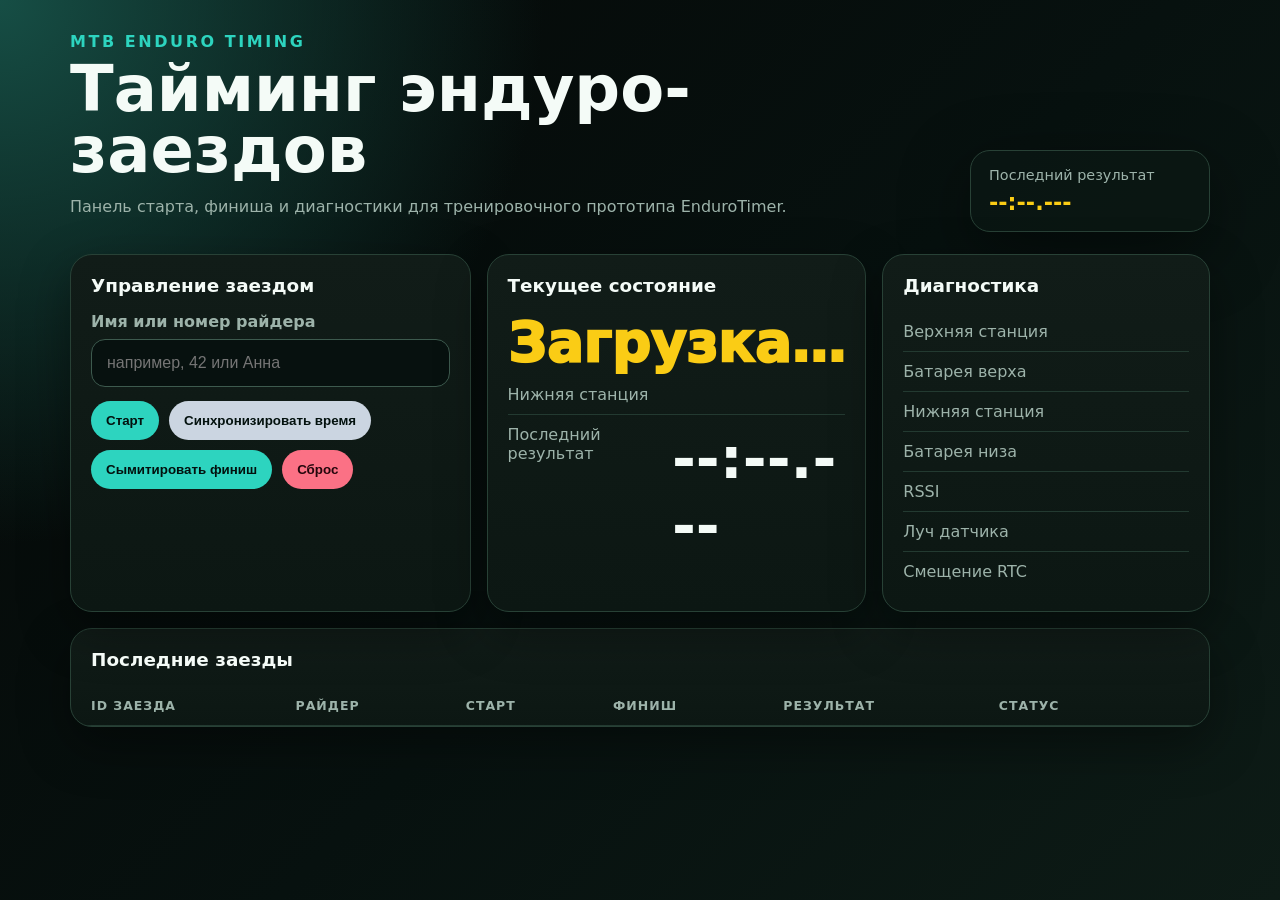
==== src/EnduroTimer.Web/wwwroot/index.html @ fccfb476 "Localize web UI to Russian" ====
<!doctype html>
<html lang="ru">
<head>
  <meta charset="utf-8">
  <meta name="viewport" content="width=device-width, initial-scale=1">
  <title>EnduroTimer — прототип тайминга</title>
  <style>
    :root {
      color-scheme: dark;
      font-family: Inter, "Segoe UI", system-ui, sans-serif;
      --bg: #07110f;
      --panel: #111c18;
      --panel-soft: #162820;
      --line: #284136;
      --text: #f4fbf7;
      --muted: #9db3aa;
      --accent: #2dd4bf;
      --accent-strong: #facc15;
      --danger: #fb7185;
      --ok: #86efac;
      --warn: #fde68a;
    }

    * { box-sizing: border-box; }
    body {
      margin: 0;
      min-height: 100vh;
      background:
        radial-gradient(circle at top left, #164e45 0, transparent 34rem),
        linear-gradient(135deg, #050807 0%, var(--bg) 54%, #0d1b16 100%);
      color: var(--text);
    }

    main { max-width: 1180px; margin: 0 auto; padding: 32px 20px 40px; }
    header { display: flex; justify-content: space-between; gap: 18px; align-items: flex-end; margin-bottom: 22px; }
    .eyebrow { margin: 0 0 8px; color: var(--accent); font-weight: 800; letter-spacing: .16em; text-transform: uppercase; }
    h1 { margin: 0; font-size: clamp(2rem, 5vw, 4.4rem); line-height: .95; }
    h2 { margin: 0 0 16px; font-size: 1.15rem; }
    p { color: var(--muted); }

    .hero-card {
      min-width: 240px;
      padding: 16px 18px;
      border: 1px solid var(--line);
      border-radius: 20px;
      background: #0b1713cc;
      box-shadow: 0 20px 70px #0007;
    }
    .hero-card span { display: block; color: var(--muted); font-size: .9rem; }
    .hero-card strong { display: block; margin-top: 6px; color: var(--accent-strong); font-size: 1.4rem; }

    .grid { display: grid; grid-template-columns: 1.1fr .9fr .9fr; gap: 16px; }
    .card {
      background: linear-gradient(180deg, var(--panel) 0%, #0c1713 100%);
      border: 1px solid var(--line);
      border-radius: 22px;
      padding: 20px;
      box-shadow: 0 18px 50px #0006;
    }
    .wide { margin-top: 16px; overflow: hidden; }

    label { display: block; margin-bottom: 8px; color: var(--muted); font-weight: 700; }
    input {
      width: 100%;
      padding: 14px 15px;
      border-radius: 14px;
      border: 1px solid #3d5a4e;
      background: #07110f;
      color: #fff;
      font-size: 1rem;
      outline: none;
    }
    input:focus { border-color: var(--accent); box-shadow: 0 0 0 3px #2dd4bf22; }

    .actions { display: flex; flex-wrap: wrap; gap: 10px; margin-top: 14px; }
    button {
      padding: 12px 15px;
      border: 0;
      border-radius: 999px;
      background: var(--accent);
      color: #03110e;
      font-weight: 900;
      cursor: pointer;
      transition: transform .15s ease, filter .15s ease;
    }
    button:hover { transform: translateY(-1px); filter: brightness(1.05); }
    button.secondary { background: #cbd5e1; }
    button.danger { background: var(--danger); color: #24060c; }

    .status { font-size: clamp(2rem, 5vw, 3.4rem); font-weight: 950; color: var(--accent-strong); }
    .result { font-size: clamp(2.2rem, 5vw, 3.6rem); font-variant-numeric: tabular-nums; color: var(--text); }
    .metric { display: flex; justify-content: space-between; gap: 14px; padding: 10px 0; border-bottom: 1px solid #233a31; }
    .metric:last-child { border-bottom: 0; }
    .metric span:first-child { color: var(--muted); }

    .message { min-height: 24px; margin-bottom: 0; color: var(--accent-strong); font-weight: 700; }
    .ok { color: var(--ok); } .warn { color: var(--warn); } .bad { color: #fca5a5; }
    code { color: #99f6e4; }

    .table-wrap { overflow-x: auto; margin: 0 -20px -20px; }
    table { width: 100%; border-collapse: collapse; min-width: 780px; }
    th, td { text-align: left; padding: 12px 20px; border-bottom: 1px solid #233a31; font-size: .93rem; }
    th { color: var(--muted); font-size: .78rem; letter-spacing: .08em; text-transform: uppercase; }
    tbody tr:hover { background: var(--panel-soft); }

    @media (max-width: 900px) {
      header { display: block; }
      .hero-card { margin-top: 18px; }
      .grid { grid-template-columns: 1fr; }
    }
  </style>
</head>
<body>
<main>
  <header>
    <div>
      <p class="eyebrow">MTB Enduro Timing</p>
      <h1>Тайминг эндуро-заездов</h1>
      <p>Панель старта, финиша и диагностики для тренировочного прототипа EnduroTimer.</p>
    </div>
    <aside class="hero-card">
      <span>Последний результат</span>
      <strong id="lastResultHero">--:--.---</strong>
    </aside>
  </header>

  <div class="grid">
    <section class="card">
      <h2>Управление заездом</h2>
      <label for="rider">Имя или номер райдера</label>
      <input id="rider" placeholder="например, 42 или Анна" autocomplete="off">
      <div class="actions">
        <button onclick="startRun()">Старт</button>
        <button class="secondary" onclick="syncTime()">Синхронизировать время</button>
        <button onclick="simulateFinish()">Сымитировать финиш</button>
        <button class="danger" onclick="resetSystem()">Сброс</button>
      </div>
      <p id="message" class="message"></p>
    </section>

    <section class="card">
      <h2>Текущее состояние</h2>
      <div id="upperState" class="status">Загрузка…</div>
      <div class="metric"><span>Нижняя станция</span><strong id="lowerState"></strong></div>
      <div class="metric"><span>Последний результат</span><strong id="lastResult" class="result">--:--.---</strong></div>
    </section>

    <section class="card">
      <h2>Диагностика</h2>
      <div class="metric"><span>Верхняя станция</span><strong id="upperOnline"></strong></div>
      <div class="metric"><span>Батарея верха</span><code id="upperBattery"></code></div>
      <div class="metric"><span>Нижняя станция</span><strong id="lowerOnline"></strong></div>
      <div class="metric"><span>Батарея низа</span><code id="lowerBattery"></code></div>
      <div class="metric"><span>RSSI</span><code id="rssi"></code></div>
      <div class="metric"><span>Луч датчика</span><strong id="beam"></strong></div>
      <div class="metric"><span>Смещение RTC</span><strong id="rtc"></strong></div>
    </section>
  </div>

  <section class="card wide">
    <h2>Последние заезды</h2>
    <div class="table-wrap">
      <table>
        <thead><tr><th>ID заезда</th><th>Райдер</th><th>Старт</th><th>Финиш</th><th>Результат</th><th>Статус</th><th></th></tr></thead>
        <tbody id="runsBody"></tbody>
      </table>
    </div>
  </section>
</main>
<script>
const $ = id => document.getElementById(id);
const stateLabels = {
  Boot: 'Загрузка',
  Ready: 'Готово',
  Countdown: 'Отсчёт',
  Riding: 'На трассе',
  Finished: 'Финиш',
  Error: 'Ошибка',
  Idle: 'Ожидание',
  WaitFinish: 'Ждёт финиш',
  SensorBlocked: 'Луч перекрыт',
  Dnf: 'DNF'
};
const label = value => stateLabels[value] || value;
const fmtResult = ms => ms == null ? '--:--.---' : `${String(Math.floor(ms / 60000)).padStart(2,'0')}:${String(Math.floor((ms % 60000) / 1000)).padStart(2,'0')}.${String(ms % 1000).padStart(3,'0')}`;
const fmtTime = ms => ms == null ? '' : new Date(ms).toLocaleTimeString('ru-RU', { hour12: false }) + '.' + String(ms % 1000).padStart(3,'0');
async function api(path, options) {
  const res = await fetch(path, { headers: { 'Content-Type': 'application/json' }, ...options });
  if (!res.ok) throw new Error((await res.json().catch(() => ({}))).error || res.statusText);
  return res.status === 204 ? null : res.json();
}
async function refresh() {
  const [status, runs] = await Promise.all([api('/api/status'), api('/api/runs')]);
  const lastResult = fmtResult(status.lastRun?.resultMs);
  $('upperState').textContent = label(status.upperState);
  $('lowerState').textContent = label(status.lowerState);
  $('lastResult').textContent = lastResult;
  $('lastResultHero').textContent = lastResult;
  $('upperOnline').textContent = status.upper.online ? 'на связи' : 'нет связи';
  $('upperOnline').className = status.upper.online ? 'ok' : 'bad';
  $('lowerOnline').textContent = status.lower.online ? 'на связи' : 'нет связи';
  $('lowerOnline').className = status.lower.online ? 'ok' : 'bad';
  $('upperBattery').textContent = `${status.upper.batteryVoltage.toFixed(2)} В`;
  $('lowerBattery').textContent = `${status.lower.batteryVoltage.toFixed(2)} В`;
  $('rssi').textContent = `${status.lower.lastRssi} dBm`;
  $('beam').textContent = status.beamClear ? 'свободен' : 'перекрыт';
  $('beam').className = status.beamClear ? 'ok' : 'bad';
  $('rtc').textContent = `${status.rtcOffsetMs} мс${status.rtcOffsetWarning ? ' — проверьте синхронизацию' : ''}`;
  $('rtc').className = status.rtcOffsetWarning ? 'warn' : 'ok';
  $('runsBody').innerHTML = runs.map(r => `<tr><td><code>${r.runId.slice(0,8)}</code></td><td>${escapeHtml(r.rider)}</td><td>${fmtTime(r.startTimestampMs)}</td><td>${fmtTime(r.finishTimestampMs)}</td><td>${fmtResult(r.resultMs)}</td><td>${label(r.status)}</td><td>${r.status === 'Riding' ? `<button class="danger" onclick="dnf('${r.runId}')">DNF</button>` : ''}</td></tr>`).join('');
}
function escapeHtml(value) { return value.replace(/[&<>'"]/g, c => ({'&':'&amp;','<':'&lt;','>':'&gt;',"'":'&#39;','"':'&quot;'}[c])); }
async function startRun() { await action(async () => api('/api/runs/start', { method: 'POST', body: JSON.stringify({ rider: $('rider').value }) }), 'Заезд запущен'); }
async function syncTime() { await action(async () => api('/api/time/sync', { method: 'POST' }), 'Время синхронизировано'); }
async function simulateFinish() { await action(async () => api('/api/finish/simulate', { method: 'POST' }), 'Финишный датчик сработал'); }
async function resetSystem() { await action(async () => api('/api/system/reset', { method: 'POST' }), 'Система сброшена'); }
async function dnf(id) { await action(async () => api(`/api/runs/${id}/dnf`, { method: 'POST' }), 'Заезд отмечен как DNF'); }
async function action(fn, ok) { try { $('message').textContent = 'Выполняется…'; await fn(); $('message').textContent = ok; await refresh(); } catch (err) { $('message').textContent = err.message; } }
refresh();
setInterval(refresh, 1500);
</script>
</body>
</html>
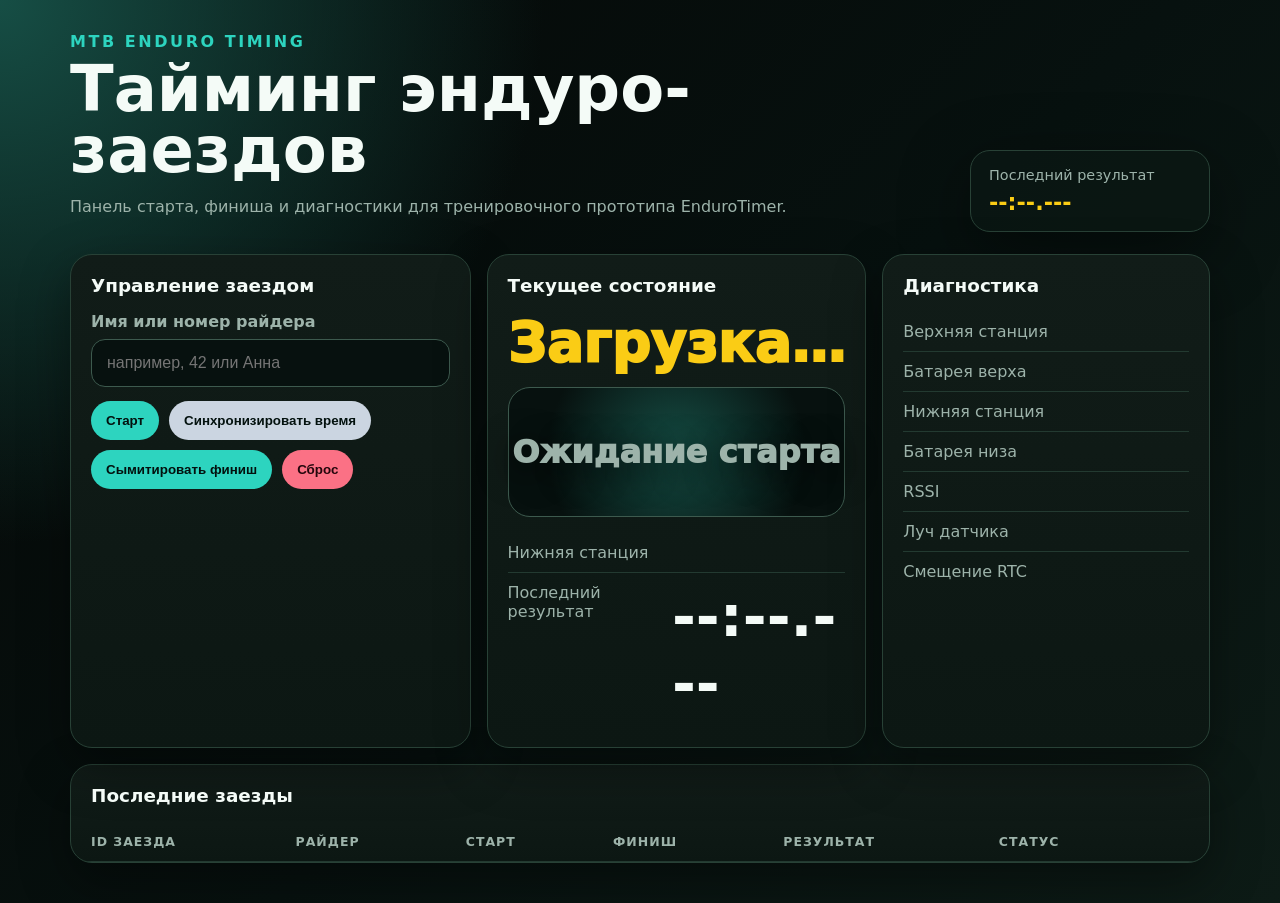
==== commit b27a95e4: "Fix countdown polling and personal bests" ====
--- a/src/EnduroTimer.Web/wwwroot/index.html
+++ b/src/EnduroTimer.Web/wwwroot/index.html
@@ -88,6 +88,22 @@
     button.danger { background: var(--danger); color: #24060c; }
 
     .status { font-size: clamp(2rem, 5vw, 3.4rem); font-weight: 950; color: var(--accent-strong); }
+    .countdown-display {
+      display: grid;
+      place-items: center;
+      min-height: 130px;
+      margin: 12px 0 16px;
+      border: 1px solid #3d5a4e;
+      border-radius: 22px;
+      background: radial-gradient(circle, #164e45 0%, #07110f 72%);
+      color: var(--accent-strong);
+      font-size: clamp(4rem, 14vw, 8rem);
+      font-weight: 1000;
+      line-height: 1;
+      text-shadow: 0 8px 35px #000;
+    }
+    .countdown-display.idle { color: var(--muted); font-size: clamp(1.2rem, 4vw, 2rem); }
+    .countdown-display.go { color: var(--ok); border-color: var(--ok); box-shadow: 0 0 36px #86efac44; }
     .result { font-size: clamp(2.2rem, 5vw, 3.6rem); font-variant-numeric: tabular-nums; color: var(--text); }
     .metric { display: flex; justify-content: space-between; gap: 14px; padding: 10px 0; border-bottom: 1px solid #233a31; }
     .metric:last-child { border-bottom: 0; }
@@ -102,6 +118,8 @@
     th, td { text-align: left; padding: 12px 20px; border-bottom: 1px solid #233a31; font-size: .93rem; }
     th { color: var(--muted); font-size: .78rem; letter-spacing: .08em; text-transform: uppercase; }
     tbody tr:hover { background: var(--panel-soft); }
+    tr.personal-best td { background: #14532d55; }
+    td.personal-best-result { color: var(--ok); font-weight: 950; box-shadow: inset 4px 0 0 var(--ok); }
 
     @media (max-width: 900px) {
       header { display: block; }
@@ -141,6 +159,7 @@
     <section class="card">
       <h2>Текущее состояние</h2>
       <div id="upperState" class="status">Загрузка…</div>
+      <div id="countdownText" class="countdown-display idle">Ожидание старта</div>
       <div class="metric"><span>Нижняя станция</span><strong id="lowerState"></strong></div>
       <div class="metric"><span>Последний результат</span><strong id="lastResult" class="result">--:--.---</strong></div>
     </section>
@@ -183,7 +202,7 @@
 };
 const label = value => stateLabels[value] || value;
 const fmtResult = ms => ms == null ? '--:--.---' : `${String(Math.floor(ms / 60000)).padStart(2,'0')}:${String(Math.floor((ms % 60000) / 1000)).padStart(2,'0')}.${String(ms % 1000).padStart(3,'0')}`;
-const fmtTime = ms => ms == null ? '' : new Date(ms).toLocaleTimeString('ru-RU', { hour12: false }) + '.' + String(ms % 1000).padStart(3,'0');
+const fmtTime = ms => ms == null || ms === 0 ? '' : new Date(ms).toLocaleTimeString('ru-RU', { hour12: false }) + '.' + String(ms % 1000).padStart(3,'0');
 async function api(path, options) {
   const res = await fetch(path, { headers: { 'Content-Type': 'application/json' }, ...options });
   if (!res.ok) throw new Error((await res.json().catch(() => ({}))).error || res.statusText);
@@ -191,23 +210,31 @@
 }
 async function refresh() {
   const [status, runs] = await Promise.all([api('/api/status'), api('/api/runs')]);
-  const lastResult = fmtResult(status.lastRun?.resultMs);
-  $('upperState').textContent = label(status.upperState);
-  $('lowerState').textContent = label(status.lowerState);
+  const lastResult = status.lastResultFormatted || fmtResult(status.lastRun?.resultMs);
+  const countdown = status.countdownText || '';
+  $('upperState').textContent = status.startStationState === 'Riding' ? 'Riding' : label(status.startStationState || status.upperState);
+  $('countdownText').textContent = countdown || (status.startStationState === 'Riding' ? 'Riding' : 'Ожидание старта');
+  $('countdownText').className = `countdown-display ${countdown ? '' : 'idle'} ${countdown === 'GO' ? 'go' : ''}`.trim();
+  $('lowerState').textContent = label(status.finishStationState || status.lowerState);
   $('lastResult').textContent = lastResult;
   $('lastResultHero').textContent = lastResult;
   $('upperOnline').textContent = status.upper.online ? 'на связи' : 'нет связи';
   $('upperOnline').className = status.upper.online ? 'ok' : 'bad';
-  $('lowerOnline').textContent = status.lower.online ? 'на связи' : 'нет связи';
-  $('lowerOnline').className = status.lower.online ? 'ok' : 'bad';
-  $('upperBattery').textContent = `${status.upper.batteryVoltage.toFixed(2)} В`;
-  $('lowerBattery').textContent = `${status.lower.batteryVoltage.toFixed(2)} В`;
+  $('lowerOnline').textContent = status.finishStationOnline ? 'на связи' : 'нет связи';
+  $('lowerOnline').className = status.finishStationOnline ? 'ok' : 'bad';
+  $('upperBattery').textContent = `${status.startBatteryVoltage.toFixed(2)} В`;
+  $('lowerBattery').textContent = `${status.finishBatteryVoltage.toFixed(2)} В`;
   $('rssi').textContent = `${status.lower.lastRssi} dBm`;
   $('beam').textContent = status.beamClear ? 'свободен' : 'перекрыт';
   $('beam').className = status.beamClear ? 'ok' : 'bad';
-  $('rtc').textContent = `${status.rtcOffsetMs} мс${status.rtcOffsetWarning ? ' — проверьте синхронизацию' : ''}`;
-  $('rtc').className = status.rtcOffsetWarning ? 'warn' : 'ok';
-  $('runsBody').innerHTML = runs.map(r => `<tr><td><code>${r.runId.slice(0,8)}</code></td><td>${escapeHtml(r.rider)}</td><td>${fmtTime(r.startTimestampMs)}</td><td>${fmtTime(r.finishTimestampMs)}</td><td>${fmtResult(r.resultMs)}</td><td>${label(r.status)}</td><td>${r.status === 'Riding' ? `<button class="danger" onclick="dnf('${r.runId}')">DNF</button>` : ''}</td></tr>`).join('');
+  $('rtc').textContent = `${status.rtcOffsetMs} мс${(status.rtcWarning || status.rtcOffsetWarning) ? ' — проверьте синхронизацию' : ''}`;
+  $('rtc').className = (status.rtcWarning || status.rtcOffsetWarning) ? 'warn' : 'ok';
+  $('runsBody').innerHTML = runs.map(r => {
+    const result = r.resultFormatted || fmtResult(r.resultMs);
+    const rowClass = r.isPersonalBest ? ' class="personal-best"' : '';
+    const resultClass = r.isPersonalBest ? ' class="personal-best-result" title="Personal best"' : '';
+    return `<tr${rowClass}><td><code>${r.runId.slice(0,8)}</code></td><td>${escapeHtml(r.riderName || r.rider)}</td><td>${fmtTime(r.startTimestampMs)}</td><td>${fmtTime(r.finishTimestampMs)}</td><td${resultClass}>${result}</td><td>${label(r.status)}</td><td>${r.status === 'Riding' ? `<button class="danger" onclick="dnf('${r.runId}')">DNF</button>` : ''}</td></tr>`;
+  }).join('');
 }
 function escapeHtml(value) { return value.replace(/[&<>'"]/g, c => ({'&':'&amp;','<':'&lt;','>':'&gt;',"'":'&#39;','"':'&quot;'}[c])); }
 async function startRun() { await action(async () => api('/api/runs/start', { method: 'POST', body: JSON.stringify({ rider: $('rider').value }) }), 'Заезд запущен'); }
@@ -217,7 +244,7 @@
 async function dnf(id) { await action(async () => api(`/api/runs/${id}/dnf`, { method: 'POST' }), 'Заезд отмечен как DNF'); }
 async function action(fn, ok) { try { $('message').textContent = 'Выполняется…'; await fn(); $('message').textContent = ok; await refresh(); } catch (err) { $('message').textContent = err.message; } }
 refresh();
-setInterval(refresh, 1500);
+setInterval(refresh, 250);
 </script>
 </body>
 </html>
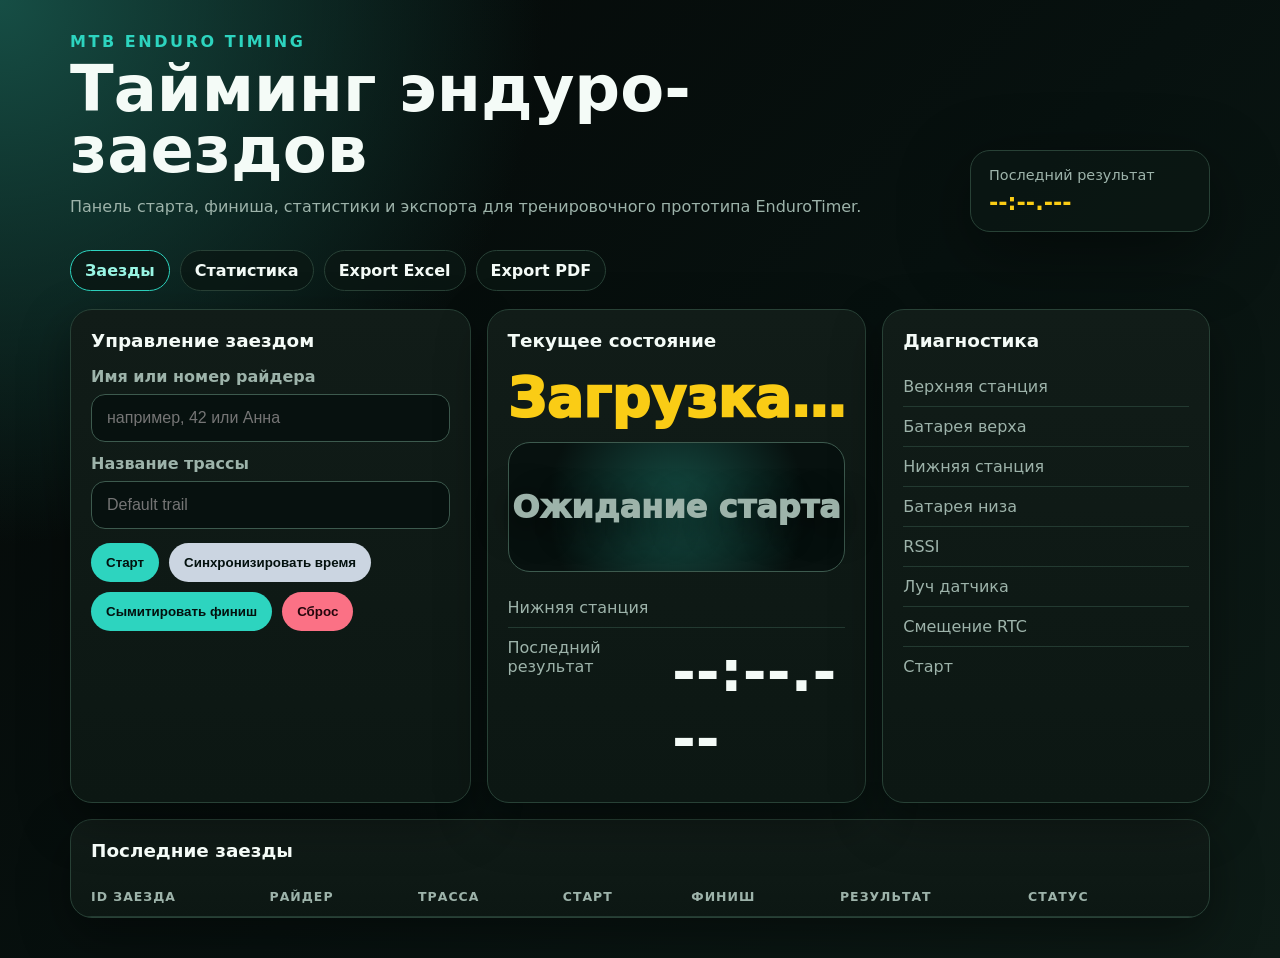
==== commit 080259a2: "Add time sync gating, rider stats, and exports" ====
--- a/src/EnduroTimer.Web/wwwroot/index.html
+++ b/src/EnduroTimer.Web/wwwroot/index.html
@@ -5,246 +5,97 @@
   <meta name="viewport" content="width=device-width, initial-scale=1">
   <title>EnduroTimer — прототип тайминга</title>
   <style>
-    :root {
-      color-scheme: dark;
-      font-family: Inter, "Segoe UI", system-ui, sans-serif;
-      --bg: #07110f;
-      --panel: #111c18;
-      --panel-soft: #162820;
-      --line: #284136;
-      --text: #f4fbf7;
-      --muted: #9db3aa;
-      --accent: #2dd4bf;
-      --accent-strong: #facc15;
-      --danger: #fb7185;
-      --ok: #86efac;
-      --warn: #fde68a;
-    }
-
+    :root { color-scheme: dark; font-family: Inter, "Segoe UI", system-ui, sans-serif; --bg:#07110f; --panel:#111c18; --panel-soft:#162820; --line:#284136; --text:#f4fbf7; --muted:#9db3aa; --accent:#2dd4bf; --accent-strong:#facc15; --danger:#fb7185; --ok:#86efac; --warn:#fde68a; }
     * { box-sizing: border-box; }
-    body {
-      margin: 0;
-      min-height: 100vh;
-      background:
-        radial-gradient(circle at top left, #164e45 0, transparent 34rem),
-        linear-gradient(135deg, #050807 0%, var(--bg) 54%, #0d1b16 100%);
-      color: var(--text);
-    }
-
-    main { max-width: 1180px; margin: 0 auto; padding: 32px 20px 40px; }
-    header { display: flex; justify-content: space-between; gap: 18px; align-items: flex-end; margin-bottom: 22px; }
-    .eyebrow { margin: 0 0 8px; color: var(--accent); font-weight: 800; letter-spacing: .16em; text-transform: uppercase; }
-    h1 { margin: 0; font-size: clamp(2rem, 5vw, 4.4rem); line-height: .95; }
-    h2 { margin: 0 0 16px; font-size: 1.15rem; }
-    p { color: var(--muted); }
-
-    .hero-card {
-      min-width: 240px;
-      padding: 16px 18px;
-      border: 1px solid var(--line);
-      border-radius: 20px;
-      background: #0b1713cc;
-      box-shadow: 0 20px 70px #0007;
-    }
-    .hero-card span { display: block; color: var(--muted); font-size: .9rem; }
-    .hero-card strong { display: block; margin-top: 6px; color: var(--accent-strong); font-size: 1.4rem; }
-
-    .grid { display: grid; grid-template-columns: 1.1fr .9fr .9fr; gap: 16px; }
-    .card {
-      background: linear-gradient(180deg, var(--panel) 0%, #0c1713 100%);
-      border: 1px solid var(--line);
-      border-radius: 22px;
-      padding: 20px;
-      box-shadow: 0 18px 50px #0006;
-    }
-    .wide { margin-top: 16px; overflow: hidden; }
-
-    label { display: block; margin-bottom: 8px; color: var(--muted); font-weight: 700; }
-    input {
-      width: 100%;
-      padding: 14px 15px;
-      border-radius: 14px;
-      border: 1px solid #3d5a4e;
-      background: #07110f;
-      color: #fff;
-      font-size: 1rem;
-      outline: none;
-    }
-    input:focus { border-color: var(--accent); box-shadow: 0 0 0 3px #2dd4bf22; }
-
-    .actions { display: flex; flex-wrap: wrap; gap: 10px; margin-top: 14px; }
-    button {
-      padding: 12px 15px;
-      border: 0;
-      border-radius: 999px;
-      background: var(--accent);
-      color: #03110e;
-      font-weight: 900;
-      cursor: pointer;
-      transition: transform .15s ease, filter .15s ease;
-    }
-    button:hover { transform: translateY(-1px); filter: brightness(1.05); }
-    button.secondary { background: #cbd5e1; }
-    button.danger { background: var(--danger); color: #24060c; }
-
-    .status { font-size: clamp(2rem, 5vw, 3.4rem); font-weight: 950; color: var(--accent-strong); }
-    .countdown-display {
-      display: grid;
-      place-items: center;
-      min-height: 130px;
-      margin: 12px 0 16px;
-      border: 1px solid #3d5a4e;
-      border-radius: 22px;
-      background: radial-gradient(circle, #164e45 0%, #07110f 72%);
-      color: var(--accent-strong);
-      font-size: clamp(4rem, 14vw, 8rem);
-      font-weight: 1000;
-      line-height: 1;
-      text-shadow: 0 8px 35px #000;
-    }
-    .countdown-display.idle { color: var(--muted); font-size: clamp(1.2rem, 4vw, 2rem); }
-    .countdown-display.go { color: var(--ok); border-color: var(--ok); box-shadow: 0 0 36px #86efac44; }
-    .result { font-size: clamp(2.2rem, 5vw, 3.6rem); font-variant-numeric: tabular-nums; color: var(--text); }
-    .metric { display: flex; justify-content: space-between; gap: 14px; padding: 10px 0; border-bottom: 1px solid #233a31; }
-    .metric:last-child { border-bottom: 0; }
-    .metric span:first-child { color: var(--muted); }
-
-    .message { min-height: 24px; margin-bottom: 0; color: var(--accent-strong); font-weight: 700; }
-    .ok { color: var(--ok); } .warn { color: var(--warn); } .bad { color: #fca5a5; }
-    code { color: #99f6e4; }
-
-    .table-wrap { overflow-x: auto; margin: 0 -20px -20px; }
-    table { width: 100%; border-collapse: collapse; min-width: 780px; }
-    th, td { text-align: left; padding: 12px 20px; border-bottom: 1px solid #233a31; font-size: .93rem; }
-    th { color: var(--muted); font-size: .78rem; letter-spacing: .08em; text-transform: uppercase; }
-    tbody tr:hover { background: var(--panel-soft); }
-    tr.personal-best td { background: #14532d55; }
-    td.personal-best-result { color: var(--ok); font-weight: 950; box-shadow: inset 4px 0 0 var(--ok); }
-
-    @media (max-width: 900px) {
-      header { display: block; }
-      .hero-card { margin-top: 18px; }
-      .grid { grid-template-columns: 1fr; }
-    }
+    body { margin:0; min-height:100vh; background:radial-gradient(circle at top left,#164e45 0,transparent 34rem),linear-gradient(135deg,#050807 0%,var(--bg) 54%,#0d1b16 100%); color:var(--text); }
+    main { max-width:1180px; margin:0 auto; padding:32px 20px 40px; }
+    header { display:flex; justify-content:space-between; gap:18px; align-items:flex-end; margin-bottom:18px; }
+    .eyebrow { margin:0 0 8px; color:var(--accent); font-weight:800; letter-spacing:.16em; text-transform:uppercase; }
+    h1 { margin:0; font-size:clamp(2rem,5vw,4.4rem); line-height:.95; } h2 { margin:0 0 16px; font-size:1.15rem; } p { color:var(--muted); }
+    nav { display:flex; gap:10px; flex-wrap:wrap; margin:0 0 18px; }
+    nav a, .export-link { display:inline-block; padding:10px 14px; border-radius:999px; background:#0b1713cc; border:1px solid var(--line); color:var(--text); text-decoration:none; font-weight:800; }
+    nav a.active, .export-link:hover { border-color:var(--accent); color:#99f6e4; }
+    .hero-card { min-width:240px; padding:16px 18px; border:1px solid var(--line); border-radius:20px; background:#0b1713cc; box-shadow:0 20px 70px #0007; }
+    .hero-card span { display:block; color:var(--muted); font-size:.9rem; } .hero-card strong { display:block; margin-top:6px; color:var(--accent-strong); font-size:1.4rem; }
+    .grid { display:grid; grid-template-columns:1.1fr .9fr .9fr; gap:16px; }
+    .card { background:linear-gradient(180deg,var(--panel) 0%,#0c1713 100%); border:1px solid var(--line); border-radius:22px; padding:20px; box-shadow:0 18px 50px #0006; }
+    .wide { margin-top:16px; overflow:hidden; }
+    label { display:block; margin:12px 0 8px; color:var(--muted); font-weight:700; }
+    input { width:100%; padding:14px 15px; border-radius:14px; border:1px solid #3d5a4e; background:#07110f; color:#fff; font-size:1rem; outline:none; }
+    input:focus { border-color:var(--accent); box-shadow:0 0 0 3px #2dd4bf22; }
+    .actions { display:flex; flex-wrap:wrap; gap:10px; margin-top:14px; }
+    button { padding:12px 15px; border:0; border-radius:999px; background:var(--accent); color:#03110e; font-weight:900; cursor:pointer; transition:transform .15s ease,filter .15s ease,opacity .15s ease; }
+    button:hover:not(:disabled) { transform:translateY(-1px); filter:brightness(1.05); } button:disabled { cursor:not-allowed; opacity:.45; } button.secondary { background:#cbd5e1; } button.danger { background:var(--danger); color:#24060c; }
+    .status { font-size:clamp(2rem,5vw,3.4rem); font-weight:950; color:var(--accent-strong); }
+    .countdown-display { display:grid; place-items:center; min-height:130px; margin:12px 0 16px; border:1px solid #3d5a4e; border-radius:22px; background:radial-gradient(circle,#164e45 0%,#07110f 72%); color:var(--accent-strong); font-size:clamp(4rem,14vw,8rem); font-weight:1000; line-height:1; text-shadow:0 8px 35px #000; }
+    .countdown-display.idle { color:var(--muted); font-size:clamp(1.2rem,4vw,2rem); } .countdown-display.go { color:var(--ok); border-color:var(--ok); box-shadow:0 0 36px #86efac44; }
+    .result { font-size:clamp(2.2rem,5vw,3.6rem); font-variant-numeric:tabular-nums; color:var(--text); }
+    .metric { display:flex; justify-content:space-between; gap:14px; padding:10px 0; border-bottom:1px solid #233a31; } .metric:last-child { border-bottom:0; } .metric span:first-child { color:var(--muted); }
+    .message { min-height:24px; margin-bottom:0; color:var(--accent-strong); font-weight:700; } .sync-warning { margin:10px 0 0; color:var(--warn); font-weight:900; } .ok { color:var(--ok); } .warn { color:var(--warn); } .bad { color:#fca5a5; } code { color:#99f6e4; }
+    .table-wrap { overflow-x:auto; margin:0 -20px -20px; } table { width:100%; border-collapse:collapse; min-width:900px; } th,td { text-align:left; padding:12px 20px; border-bottom:1px solid #233a31; font-size:.93rem; } th { color:var(--muted); font-size:.78rem; letter-spacing:.08em; text-transform:uppercase; } tbody tr:hover { background:var(--panel-soft); } tr.personal-best td { background:#14532d55; } td.personal-best-result { color:var(--ok); font-weight:950; box-shadow:inset 4px 0 0 var(--ok); }
+    .hidden { display:none; }
+    @media (max-width:900px) { header { display:block; } .hero-card { margin-top:18px; } .grid { grid-template-columns:1fr; } }
   </style>
 </head>
 <body>
 <main>
   <header>
-    <div>
-      <p class="eyebrow">MTB Enduro Timing</p>
-      <h1>Тайминг эндуро-заездов</h1>
-      <p>Панель старта, финиша и диагностики для тренировочного прототипа EnduroTimer.</p>
+    <div><p class="eyebrow">MTB Enduro Timing</p><h1>Тайминг эндуро-заездов</h1><p>Панель старта, финиша, статистики и экспорта для тренировочного прототипа EnduroTimer.</p></div>
+    <aside class="hero-card"><span>Последний результат</span><strong id="lastResultHero">--:--.---</strong></aside>
+  </header>
+  <nav><a href="/" id="homeNav">Заезды</a><a href="/statistics" id="statsNav">Статистика</a><a class="export-link" href="/api/export/results.xlsx">Export Excel</a><a class="export-link" href="/api/export/results.pdf">Export PDF</a></nav>
+
+  <section id="homePage">
+    <div class="grid">
+      <section class="card">
+        <h2>Управление заездом</h2>
+        <label for="rider">Имя или номер райдера</label><input id="rider" placeholder="например, 42 или Анна" autocomplete="off">
+        <label for="trailName">Название трассы</label><input id="trailName" placeholder="Default trail" autocomplete="off">
+        <p id="syncWarning" class="sync-warning hidden">Сначала синхронизируй время станций</p>
+        <div class="actions"><button id="startButton" onclick="startRun()">Старт</button><button class="secondary" onclick="syncTime()">Синхронизировать время</button><button onclick="simulateFinish()">Сымитировать финиш</button><button class="danger" onclick="resetSystem()">Сброс</button></div>
+        <p id="message" class="message"></p>
+      </section>
+      <section class="card"><h2>Текущее состояние</h2><div id="upperState" class="status">Загрузка…</div><div id="countdownText" class="countdown-display idle">Ожидание старта</div><div class="metric"><span>Нижняя станция</span><strong id="lowerState"></strong></div><div class="metric"><span>Последний результат</span><strong id="lastResult" class="result">--:--.---</strong></div></section>
+      <section class="card"><h2>Диагностика</h2><div class="metric"><span>Верхняя станция</span><strong id="upperOnline"></strong></div><div class="metric"><span>Батарея верха</span><code id="upperBattery"></code></div><div class="metric"><span>Нижняя станция</span><strong id="lowerOnline"></strong></div><div class="metric"><span>Батарея низа</span><code id="lowerBattery"></code></div><div class="metric"><span>RSSI</span><code id="rssi"></code></div><div class="metric"><span>Луч датчика</span><strong id="beam"></strong></div><div class="metric"><span>Смещение RTC</span><strong id="rtc"></strong></div><div class="metric"><span>Старт</span><strong id="canStart"></strong></div></section>
     </div>
-    <aside class="hero-card">
-      <span>Последний результат</span>
-      <strong id="lastResultHero">--:--.---</strong>
-    </aside>
-  </header>
+    <section class="card wide"><h2>Последние заезды</h2><div class="table-wrap"><table><thead><tr><th>ID заезда</th><th>Райдер</th><th>Трасса</th><th>Старт</th><th>Финиш</th><th>Результат</th><th>Статус</th><th></th></tr></thead><tbody id="runsBody"></tbody></table></div></section>
+  </section>
 
-  <div class="grid">
-    <section class="card">
-      <h2>Управление заездом</h2>
-      <label for="rider">Имя или номер райдера</label>
-      <input id="rider" placeholder="например, 42 или Анна" autocomplete="off">
-      <div class="actions">
-        <button onclick="startRun()">Старт</button>
-        <button class="secondary" onclick="syncTime()">Синхронизировать время</button>
-        <button onclick="simulateFinish()">Сымитировать финиш</button>
-        <button class="danger" onclick="resetSystem()">Сброс</button>
-      </div>
-      <p id="message" class="message"></p>
-    </section>
-
-    <section class="card">
-      <h2>Текущее состояние</h2>
-      <div id="upperState" class="status">Загрузка…</div>
-      <div id="countdownText" class="countdown-display idle">Ожидание старта</div>
-      <div class="metric"><span>Нижняя станция</span><strong id="lowerState"></strong></div>
-      <div class="metric"><span>Последний результат</span><strong id="lastResult" class="result">--:--.---</strong></div>
-    </section>
-
-    <section class="card">
-      <h2>Диагностика</h2>
-      <div class="metric"><span>Верхняя станция</span><strong id="upperOnline"></strong></div>
-      <div class="metric"><span>Батарея верха</span><code id="upperBattery"></code></div>
-      <div class="metric"><span>Нижняя станция</span><strong id="lowerOnline"></strong></div>
-      <div class="metric"><span>Батарея низа</span><code id="lowerBattery"></code></div>
-      <div class="metric"><span>RSSI</span><code id="rssi"></code></div>
-      <div class="metric"><span>Луч датчика</span><strong id="beam"></strong></div>
-      <div class="metric"><span>Смещение RTC</span><strong id="rtc"></strong></div>
-    </section>
-  </div>
-
-  <section class="card wide">
-    <h2>Последние заезды</h2>
-    <div class="table-wrap">
-      <table>
-        <thead><tr><th>ID заезда</th><th>Райдер</th><th>Старт</th><th>Финиш</th><th>Результат</th><th>Статус</th><th></th></tr></thead>
-        <tbody id="runsBody"></tbody>
-      </table>
-    </div>
+  <section id="statisticsPage" class="hidden">
+    <section class="card wide"><h2>Статистика райдеров</h2><div class="actions"><a class="export-link" href="/api/export/results.xlsx">Export Excel</a><a class="export-link" href="/api/export/results.pdf">Export PDF</a></div><div class="table-wrap"><table><thead><tr><th>Райдер</th><th>Всего</th><th>Finished</th><th>DNF</th><th>Лучший</th><th>Средний</th><th>Последний</th><th>Последний старт</th><th>Лучшая трасса</th><th>PB</th></tr></thead><tbody id="statisticsBody"></tbody></table></div></section>
   </section>
 </main>
 <script>
 const $ = id => document.getElementById(id);
-const stateLabels = {
-  Boot: 'Загрузка',
-  Ready: 'Готово',
-  Countdown: 'Отсчёт',
-  Riding: 'На трассе',
-  Finished: 'Финиш',
-  Error: 'Ошибка',
-  Idle: 'Ожидание',
-  WaitFinish: 'Ждёт финиш',
-  SensorBlocked: 'Луч перекрыт',
-  Dnf: 'DNF'
-};
+const stateLabels = { Boot:'Загрузка', Ready:'Готово', Countdown:'Отсчёт', Riding:'На трассе', Finished:'Финиш', Error:'Ошибка', Idle:'Ожидание', WaitFinish:'Ждёт финиш', SensorBlocked:'Луч перекрыт', Dnf:'DNF', Pending:'Ожидание старта' };
 const label = value => stateLabels[value] || value;
 const fmtResult = ms => ms == null ? '--:--.---' : `${String(Math.floor(ms / 60000)).padStart(2,'0')}:${String(Math.floor((ms % 60000) / 1000)).padStart(2,'0')}.${String(ms % 1000).padStart(3,'0')}`;
-const fmtTime = ms => ms == null || ms === 0 ? '' : new Date(ms).toLocaleTimeString('ru-RU', { hour12: false }) + '.' + String(ms % 1000).padStart(3,'0');
-async function api(path, options) {
-  const res = await fetch(path, { headers: { 'Content-Type': 'application/json' }, ...options });
-  if (!res.ok) throw new Error((await res.json().catch(() => ({}))).error || res.statusText);
-  return res.status === 204 ? null : res.json();
-}
+const fmtTime = ms => ms == null || ms === 0 ? '' : new Date(ms).toLocaleString('ru-RU', { hour12:false }) + '.' + String(ms % 1000).padStart(3,'0');
+async function api(path, options) { const res = await fetch(path, { headers:{ 'Content-Type':'application/json' }, ...options }); if (!res.ok) throw new Error((await res.json().catch(() => ({}))).error || res.statusText); return res.status === 204 ? null : res.json(); }
 async function refresh() {
   const [status, runs] = await Promise.all([api('/api/status'), api('/api/runs')]);
-  const lastResult = status.lastResultFormatted || fmtResult(status.lastRun?.resultMs);
-  const countdown = status.countdownText || '';
+  const lastResult = status.lastResultFormatted || fmtResult(status.lastRun?.resultMs); const countdown = status.countdownText || '';
   $('upperState').textContent = status.startStationState === 'Riding' ? 'Riding' : label(status.startStationState || status.upperState);
-  $('countdownText').textContent = countdown || (status.startStationState === 'Riding' ? 'Riding' : 'Ожидание старта');
-  $('countdownText').className = `countdown-display ${countdown ? '' : 'idle'} ${countdown === 'GO' ? 'go' : ''}`.trim();
-  $('lowerState').textContent = label(status.finishStationState || status.lowerState);
-  $('lastResult').textContent = lastResult;
-  $('lastResultHero').textContent = lastResult;
-  $('upperOnline').textContent = status.upper.online ? 'на связи' : 'нет связи';
-  $('upperOnline').className = status.upper.online ? 'ok' : 'bad';
-  $('lowerOnline').textContent = status.finishStationOnline ? 'на связи' : 'нет связи';
-  $('lowerOnline').className = status.finishStationOnline ? 'ok' : 'bad';
-  $('upperBattery').textContent = `${status.startBatteryVoltage.toFixed(2)} В`;
-  $('lowerBattery').textContent = `${status.finishBatteryVoltage.toFixed(2)} В`;
-  $('rssi').textContent = `${status.lower.lastRssi} dBm`;
-  $('beam').textContent = status.beamClear ? 'свободен' : 'перекрыт';
-  $('beam').className = status.beamClear ? 'ok' : 'bad';
-  $('rtc').textContent = `${status.rtcOffsetMs} мс${(status.rtcWarning || status.rtcOffsetWarning) ? ' — проверьте синхронизацию' : ''}`;
-  $('rtc').className = (status.rtcWarning || status.rtcOffsetWarning) ? 'warn' : 'ok';
-  $('runsBody').innerHTML = runs.map(r => {
-    const result = r.resultFormatted || fmtResult(r.resultMs);
-    const rowClass = r.isPersonalBest ? ' class="personal-best"' : '';
-    const resultClass = r.isPersonalBest ? ' class="personal-best-result" title="Personal best"' : '';
-    return `<tr${rowClass}><td><code>${r.runId.slice(0,8)}</code></td><td>${escapeHtml(r.riderName || r.rider)}</td><td>${fmtTime(r.startTimestampMs)}</td><td>${fmtTime(r.finishTimestampMs)}</td><td${resultClass}>${result}</td><td>${label(r.status)}</td><td>${r.status === 'Riding' ? `<button class="danger" onclick="dnf('${r.runId}')">DNF</button>` : ''}</td></tr>`;
-  }).join('');
+  $('countdownText').textContent = countdown || (status.startStationState === 'Riding' ? 'Riding' : 'Ожидание старта'); $('countdownText').className = `countdown-display ${countdown ? '' : 'idle'} ${countdown === 'GO' ? 'go' : ''}`.trim();
+  $('lowerState').textContent = label(status.finishStationState || status.lowerState); $('lastResult').textContent = lastResult; $('lastResultHero').textContent = lastResult;
+  $('upperOnline').textContent = status.upper.online ? 'на связи' : 'нет связи'; $('upperOnline').className = status.upper.online ? 'ok' : 'bad'; $('lowerOnline').textContent = status.finishStationOnline ? 'на связи' : 'нет связи'; $('lowerOnline').className = status.finishStationOnline ? 'ok' : 'bad';
+  $('upperBattery').textContent = `${status.startBatteryVoltage.toFixed(2)} В`; $('lowerBattery').textContent = `${status.finishBatteryVoltage.toFixed(2)} В`; $('rssi').textContent = `${status.lower.lastRssi} dBm`;
+  $('beam').textContent = status.beamClear ? 'свободен' : 'перекрыт'; $('beam').className = status.beamClear ? 'ok' : 'bad';
+  $('rtc').textContent = `${status.rtcOffsetMs ?? '—'} мс${(status.rtcWarning || status.rtcOffsetWarning) ? ' — проверьте синхронизацию' : ''}`; $('rtc').className = (status.rtcWarning || status.rtcOffsetWarning) ? 'warn' : (status.isTimeSynchronized ? 'ok' : 'warn');
+  $('startButton').disabled = !status.canStartRun; $('syncWarning').classList.toggle('hidden', !status.timeSyncRequired); $('canStart').textContent = status.canStartRun ? 'разрешён' : (status.startBlockedReason || 'заблокирован'); $('canStart').className = status.canStartRun ? 'ok' : 'warn';
+  $('runsBody').innerHTML = runs.map(r => { const result = r.resultFormatted || fmtResult(r.resultMs); const rowClass = r.isPersonalBest ? ' class="personal-best"' : ''; const resultClass = r.isPersonalBest ? ' class="personal-best-result" title="Personal best"' : ''; return `<tr${rowClass}><td><code>${r.runId.slice(0,8)}</code></td><td>${escapeHtml(r.riderName || r.rider)}</td><td>${escapeHtml(r.trailName || 'Default trail')}</td><td>${fmtTime(r.startTimestampMs)}</td><td>${fmtTime(r.finishTimestampMs)}</td><td${resultClass}>${result}</td><td>${label(r.status)}</td><td>${r.status === 'Riding' ? `<button class="danger" onclick="dnf('${r.runId}')">DNF</button>` : ''}</td></tr>`; }).join('');
 }
-function escapeHtml(value) { return value.replace(/[&<>'"]/g, c => ({'&':'&amp;','<':'&lt;','>':'&gt;',"'":'&#39;','"':'&quot;'}[c])); }
-async function startRun() { await action(async () => api('/api/runs/start', { method: 'POST', body: JSON.stringify({ rider: $('rider').value }) }), 'Заезд запущен'); }
-async function syncTime() { await action(async () => api('/api/time/sync', { method: 'POST' }), 'Время синхронизировано'); }
-async function simulateFinish() { await action(async () => api('/api/finish/simulate', { method: 'POST' }), 'Финишный датчик сработал'); }
-async function resetSystem() { await action(async () => api('/api/system/reset', { method: 'POST' }), 'Система сброшена'); }
-async function dnf(id) { await action(async () => api(`/api/runs/${id}/dnf`, { method: 'POST' }), 'Заезд отмечен как DNF'); }
-async function action(fn, ok) { try { $('message').textContent = 'Выполняется…'; await fn(); $('message').textContent = ok; await refresh(); } catch (err) { $('message').textContent = err.message; } }
-refresh();
-setInterval(refresh, 250);
+async function refreshStatistics() { const stats = await api('/api/statistics/riders'); $('statisticsBody').innerHTML = stats.map(s => `<tr${s.bestResultMs != null ? ' class="personal-best"' : ''}><td>${escapeHtml(s.riderName)}</td><td>${s.totalRuns}</td><td>${s.finishedRuns}</td><td>${s.dnfRuns}</td><td class="personal-best-result">${s.bestResultFormatted || '-'}</td><td>${s.averageResultFormatted || '-'}</td><td>${s.lastResultFormatted || '-'}</td><td>${fmtTime(s.lastRunAt)}</td><td>${escapeHtml(s.bestTrailName || '-')}</td><td>${s.personalBestCount ?? 0}</td></tr>`).join(''); }
+function escapeHtml(value) { return String(value ?? '').replace(/[&<>'"]/g, c => ({'&':'&amp;','<':'&lt;','>':'&gt;',"'":'&#39;','"':'&quot;'}[c])); }
+async function startRun() { await action(async () => api('/api/runs/start', { method:'POST', body:JSON.stringify({ riderName:$('rider').value, trailName:$('trailName').value }) }), 'Заезд запущен'); }
+async function syncTime() { await action(async () => api('/api/time/sync', { method:'POST' }), 'Время синхронизировано'); }
+async function simulateFinish() { await action(async () => api('/api/finish/simulate', { method:'POST' }), 'Финишный датчик сработал'); }
+async function resetSystem() { await action(async () => api('/api/system/reset', { method:'POST' }), 'Система сброшена'); }
+async function dnf(id) { await action(async () => api(`/api/runs/${id}/dnf`, { method:'POST' }), 'Заезд отмечен как DNF'); }
+async function action(fn, ok) { try { $('message').textContent = 'Выполняется…'; await fn(); $('message').textContent = ok; await refresh(); if (isStatsPage()) await refreshStatistics(); } catch (err) { $('message').textContent = err.message; } }
+function isStatsPage() { return location.pathname.toLowerCase().startsWith('/statistics'); }
+function route() { const stats = isStatsPage(); $('homePage').classList.toggle('hidden', stats); $('statisticsPage').classList.toggle('hidden', !stats); $('homeNav').classList.toggle('active', !stats); $('statsNav').classList.toggle('active', stats); }
+route(); refresh(); if (isStatsPage()) refreshStatistics(); setInterval(refresh, 250); setInterval(() => { if (isStatsPage()) refreshStatistics(); }, 1000);
 </script>
 </body>
 </html>
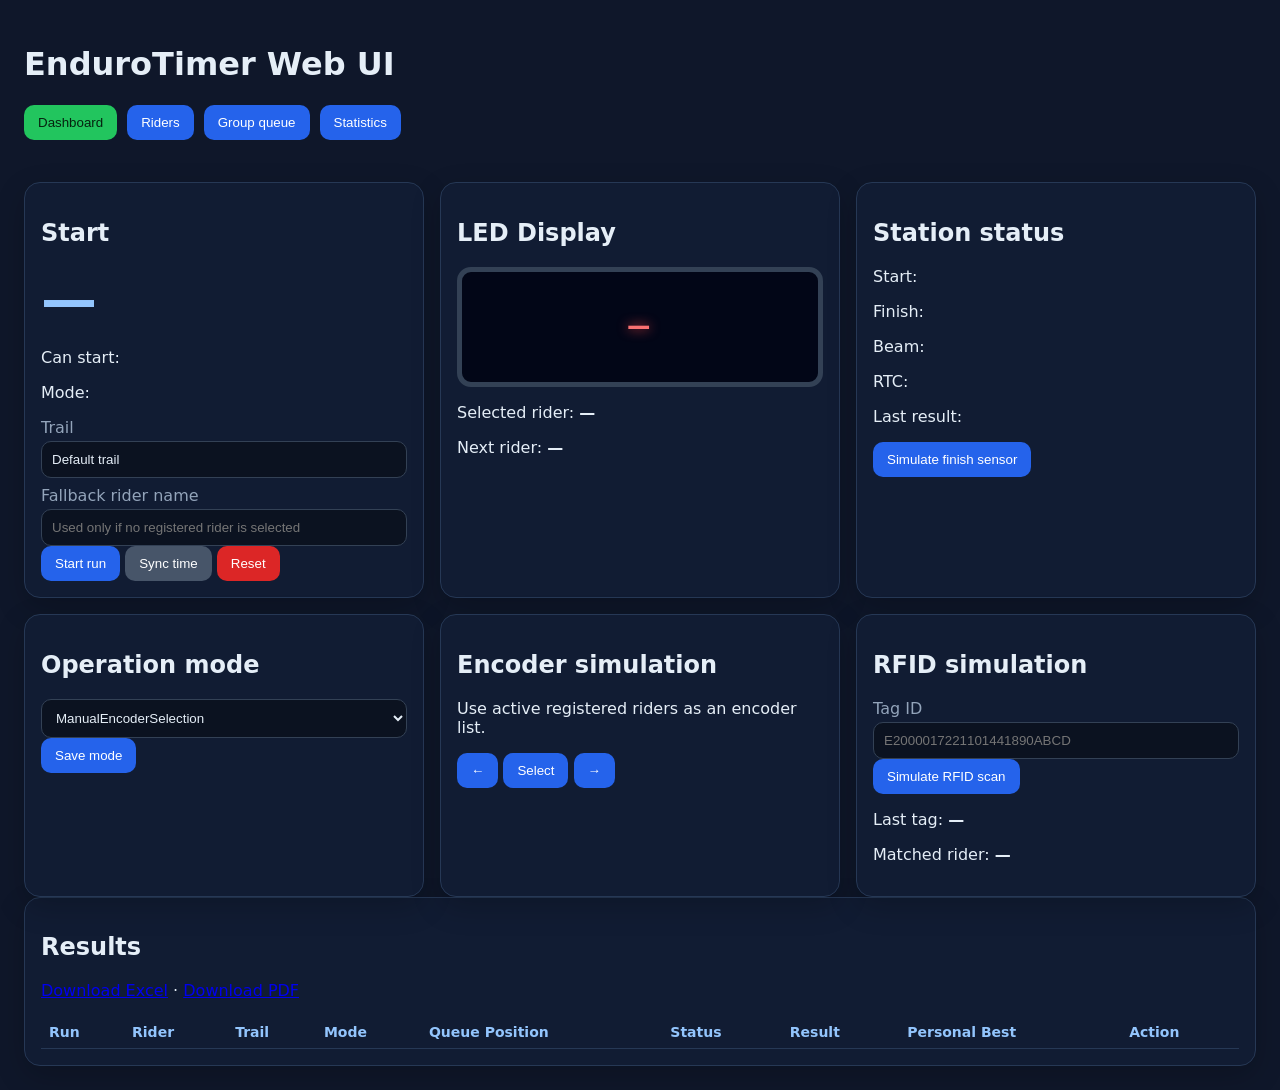
==== commit dfed2345: "Add rider registration and start modes" ====
--- a/src/EnduroTimer.Web/wwwroot/index.html
+++ b/src/EnduroTimer.Web/wwwroot/index.html
@@ -1,101 +1,40 @@
 <!doctype html>
-<html lang="ru">
+<html lang="en">
 <head>
-  <meta charset="utf-8">
-  <meta name="viewport" content="width=device-width, initial-scale=1">
-  <title>EnduroTimer — прототип тайминга</title>
-  <style>
-    :root { color-scheme: dark; font-family: Inter, "Segoe UI", system-ui, sans-serif; --bg:#07110f; --panel:#111c18; --panel-soft:#162820; --line:#284136; --text:#f4fbf7; --muted:#9db3aa; --accent:#2dd4bf; --accent-strong:#facc15; --danger:#fb7185; --ok:#86efac; --warn:#fde68a; }
-    * { box-sizing: border-box; }
-    body { margin:0; min-height:100vh; background:radial-gradient(circle at top left,#164e45 0,transparent 34rem),linear-gradient(135deg,#050807 0%,var(--bg) 54%,#0d1b16 100%); color:var(--text); }
-    main { max-width:1180px; margin:0 auto; padding:32px 20px 40px; }
-    header { display:flex; justify-content:space-between; gap:18px; align-items:flex-end; margin-bottom:18px; }
-    .eyebrow { margin:0 0 8px; color:var(--accent); font-weight:800; letter-spacing:.16em; text-transform:uppercase; }
-    h1 { margin:0; font-size:clamp(2rem,5vw,4.4rem); line-height:.95; } h2 { margin:0 0 16px; font-size:1.15rem; } p { color:var(--muted); }
-    nav { display:flex; gap:10px; flex-wrap:wrap; margin:0 0 18px; }
-    nav a, .export-link { display:inline-block; padding:10px 14px; border-radius:999px; background:#0b1713cc; border:1px solid var(--line); color:var(--text); text-decoration:none; font-weight:800; }
-    nav a.active, .export-link:hover { border-color:var(--accent); color:#99f6e4; }
-    .hero-card { min-width:240px; padding:16px 18px; border:1px solid var(--line); border-radius:20px; background:#0b1713cc; box-shadow:0 20px 70px #0007; }
-    .hero-card span { display:block; color:var(--muted); font-size:.9rem; } .hero-card strong { display:block; margin-top:6px; color:var(--accent-strong); font-size:1.4rem; }
-    .grid { display:grid; grid-template-columns:1.1fr .9fr .9fr; gap:16px; }
-    .card { background:linear-gradient(180deg,var(--panel) 0%,#0c1713 100%); border:1px solid var(--line); border-radius:22px; padding:20px; box-shadow:0 18px 50px #0006; }
-    .wide { margin-top:16px; overflow:hidden; }
-    label { display:block; margin:12px 0 8px; color:var(--muted); font-weight:700; }
-    input { width:100%; padding:14px 15px; border-radius:14px; border:1px solid #3d5a4e; background:#07110f; color:#fff; font-size:1rem; outline:none; }
-    input:focus { border-color:var(--accent); box-shadow:0 0 0 3px #2dd4bf22; }
-    .actions { display:flex; flex-wrap:wrap; gap:10px; margin-top:14px; }
-    button { padding:12px 15px; border:0; border-radius:999px; background:var(--accent); color:#03110e; font-weight:900; cursor:pointer; transition:transform .15s ease,filter .15s ease,opacity .15s ease; }
-    button:hover:not(:disabled) { transform:translateY(-1px); filter:brightness(1.05); } button:disabled { cursor:not-allowed; opacity:.45; } button.secondary { background:#cbd5e1; } button.danger { background:var(--danger); color:#24060c; }
-    .status { font-size:clamp(2rem,5vw,3.4rem); font-weight:950; color:var(--accent-strong); }
-    .countdown-display { display:grid; place-items:center; min-height:130px; margin:12px 0 16px; border:1px solid #3d5a4e; border-radius:22px; background:radial-gradient(circle,#164e45 0%,#07110f 72%); color:var(--accent-strong); font-size:clamp(4rem,14vw,8rem); font-weight:1000; line-height:1; text-shadow:0 8px 35px #000; }
-    .countdown-display.idle { color:var(--muted); font-size:clamp(1.2rem,4vw,2rem); } .countdown-display.go { color:var(--ok); border-color:var(--ok); box-shadow:0 0 36px #86efac44; }
-    .result { font-size:clamp(2.2rem,5vw,3.6rem); font-variant-numeric:tabular-nums; color:var(--text); }
-    .metric { display:flex; justify-content:space-between; gap:14px; padding:10px 0; border-bottom:1px solid #233a31; } .metric:last-child { border-bottom:0; } .metric span:first-child { color:var(--muted); }
-    .message { min-height:24px; margin-bottom:0; color:var(--accent-strong); font-weight:700; } .sync-warning { margin:10px 0 0; color:var(--warn); font-weight:900; } .ok { color:var(--ok); } .warn { color:var(--warn); } .bad { color:#fca5a5; } code { color:#99f6e4; }
-    .table-wrap { overflow-x:auto; margin:0 -20px -20px; } table { width:100%; border-collapse:collapse; min-width:900px; } th,td { text-align:left; padding:12px 20px; border-bottom:1px solid #233a31; font-size:.93rem; } th { color:var(--muted); font-size:.78rem; letter-spacing:.08em; text-transform:uppercase; } tbody tr:hover { background:var(--panel-soft); } tr.personal-best td { background:#14532d55; } td.personal-best-result { color:var(--ok); font-weight:950; box-shadow:inset 4px 0 0 var(--ok); }
-    .hidden { display:none; }
-    @media (max-width:900px) { header { display:block; } .hero-card { margin-top:18px; } .grid { grid-template-columns:1fr; } }
-  </style>
+<meta charset="utf-8" />
+<meta name="viewport" content="width=device-width,initial-scale=1" />
+<title>EnduroTimer</title>
+<style>
+:root{font-family:Inter,system-ui,Segoe UI,sans-serif;color:#e5eef7;background:#0f172a}body{margin:0}.wrap{max-width:1320px;margin:0 auto;padding:24px}nav{display:flex;gap:10px;margin-bottom:18px;flex-wrap:wrap}.tab,button{border:0;border-radius:10px;padding:10px 14px;background:#2563eb;color:white;cursor:pointer}.tab.active{background:#22c55e;color:#06220f}button.danger{background:#dc2626}button.secondary{background:#475569}button:disabled{opacity:.45;cursor:not-allowed}.grid{display:grid;grid-template-columns:repeat(auto-fit,minmax(310px,1fr));gap:16px}.card{background:#111c33;border:1px solid #263855;border-radius:16px;padding:16px;box-shadow:0 10px 30px #0003}.hero{font-size:56px;font-weight:800;color:#93c5fd}.led{background:#020617;border:5px solid #334155;border-radius:14px;min-height:86px;display:flex;align-items:center;justify-content:center;color:#f87171;font:700 34px ui-monospace,SFMono-Regular,Consolas,monospace;text-shadow:0 0 12px #ef4444;letter-spacing:.08em;text-align:center;padding:12px}label{display:block;margin:8px 0 4px;color:#93a4ba}input,select{box-sizing:border-box;width:100%;border-radius:10px;border:1px solid #334155;background:#0b1220;color:#e5eef7;padding:10px}table{width:100%;border-collapse:collapse;font-size:14px}th,td{border-bottom:1px solid #263855;padding:8px;text-align:left;vertical-align:top}th{color:#93c5fd}.ok{color:#22c55e}.warn{color:#facc15}.bad{color:#f87171}.hidden{display:none}.row{display:flex;gap:8px;align-items:end;flex-wrap:wrap}.row>*{flex:1}.message{min-height:24px;color:#facc15}.personal-best{background:#17331f}.personal-best-result{color:#86efac;font-weight:700}code{color:#c4b5fd}
+</style>
 </head>
-<body>
-<main>
-  <header>
-    <div><p class="eyebrow">MTB Enduro Timing</p><h1>Тайминг эндуро-заездов</h1><p>Панель старта, финиша, статистики и экспорта для тренировочного прототипа EnduroTimer.</p></div>
-    <aside class="hero-card"><span>Последний результат</span><strong id="lastResultHero">--:--.---</strong></aside>
-  </header>
-  <nav><a href="/" id="homeNav">Заезды</a><a href="/statistics" id="statsNav">Статистика</a><a class="export-link" href="/api/export/results.xlsx">Export Excel</a><a class="export-link" href="/api/export/results.pdf">Export PDF</a></nav>
-
-  <section id="homePage">
-    <div class="grid">
-      <section class="card">
-        <h2>Управление заездом</h2>
-        <label for="rider">Имя или номер райдера</label><input id="rider" placeholder="например, 42 или Анна" autocomplete="off">
-        <label for="trailName">Название трассы</label><input id="trailName" placeholder="Default trail" autocomplete="off">
-        <p id="syncWarning" class="sync-warning hidden">Сначала синхронизируй время станций</p>
-        <div class="actions"><button id="startButton" onclick="startRun()">Старт</button><button class="secondary" onclick="syncTime()">Синхронизировать время</button><button onclick="simulateFinish()">Сымитировать финиш</button><button class="danger" onclick="resetSystem()">Сброс</button></div>
-        <p id="message" class="message"></p>
-      </section>
-      <section class="card"><h2>Текущее состояние</h2><div id="upperState" class="status">Загрузка…</div><div id="countdownText" class="countdown-display idle">Ожидание старта</div><div class="metric"><span>Нижняя станция</span><strong id="lowerState"></strong></div><div class="metric"><span>Последний результат</span><strong id="lastResult" class="result">--:--.---</strong></div></section>
-      <section class="card"><h2>Диагностика</h2><div class="metric"><span>Верхняя станция</span><strong id="upperOnline"></strong></div><div class="metric"><span>Батарея верха</span><code id="upperBattery"></code></div><div class="metric"><span>Нижняя станция</span><strong id="lowerOnline"></strong></div><div class="metric"><span>Батарея низа</span><code id="lowerBattery"></code></div><div class="metric"><span>RSSI</span><code id="rssi"></code></div><div class="metric"><span>Луч датчика</span><strong id="beam"></strong></div><div class="metric"><span>Смещение RTC</span><strong id="rtc"></strong></div><div class="metric"><span>Старт</span><strong id="canStart"></strong></div></section>
-    </div>
-    <section class="card wide"><h2>Последние заезды</h2><div class="table-wrap"><table><thead><tr><th>ID заезда</th><th>Райдер</th><th>Трасса</th><th>Старт</th><th>Финиш</th><th>Результат</th><th>Статус</th><th></th></tr></thead><tbody id="runsBody"></tbody></table></div></section>
-  </section>
-
-  <section id="statisticsPage" class="hidden">
-    <section class="card wide"><h2>Статистика райдеров</h2><div class="actions"><a class="export-link" href="/api/export/results.xlsx">Export Excel</a><a class="export-link" href="/api/export/results.pdf">Export PDF</a></div><div class="table-wrap"><table><thead><tr><th>Райдер</th><th>Всего</th><th>Finished</th><th>DNF</th><th>Лучший</th><th>Средний</th><th>Последний</th><th>Последний старт</th><th>Лучшая трасса</th><th>PB</th></tr></thead><tbody id="statisticsBody"></tbody></table></div></section>
-  </section>
-</main>
+<body><div class="wrap">
+<h1>EnduroTimer Web UI</h1>
+<nav><button class="tab active" data-page="home">Dashboard</button><button class="tab" data-page="riders">Riders</button><button class="tab" data-page="queue">Group queue</button><button class="tab" data-page="stats">Statistics</button></nav>
+<div id="message" class="message"></div>
+<section id="home">
+<div class="grid">
+  <div class="card"><h2>Start</h2><div class="hero" id="countdownText">—</div><p>Can start: <b id="canStart"></b></p><p>Mode: <b id="modeLabel"></b></p><label>Trail</label><input id="trailName" value="Default trail"><label>Fallback rider name</label><input id="rider" placeholder="Used only if no registered rider is selected"><button id="startButton" onclick="startRun()">Start run</button> <button class="secondary" onclick="syncTime()">Sync time</button> <button class="danger" onclick="resetSystem()">Reset</button></div>
+  <div class="card"><h2>LED Display</h2><div class="led" id="ledDisplay">—</div><p>Selected rider: <b id="selectedRider">—</b></p><p>Next rider: <b id="nextRider">—</b></p></div>
+  <div class="card"><h2>Station status</h2><p>Start: <b id="upperState"></b></p><p>Finish: <b id="lowerState"></b></p><p>Beam: <b id="beam"></b></p><p>RTC: <b id="rtc"></b></p><p>Last result: <b id="lastResult"></b></p><button onclick="simulateFinish()">Simulate finish sensor</button></div>
+  <div class="card"><h2>Operation mode</h2><select id="operationMode"><option>ManualEncoderSelection</option><option>GroupQueue</option></select><button onclick="setMode()">Save mode</button></div>
+  <div class="card"><h2>Encoder simulation</h2><p>Use active registered riders as an encoder list.</p><button onclick="encoder('left')">←</button> <button onclick="encoder('press')">Select</button> <button onclick="encoder('right')">→</button></div>
+  <div class="card"><h2>RFID simulation</h2><label>Tag ID</label><input id="rfidTag" placeholder="E2000017221101441890ABCD"><button onclick="simulateRfid()">Simulate RFID scan</button><p>Last tag: <b id="lastRfid">—</b></p><p>Matched rider: <b id="matchedRider">—</b></p></div>
+</div>
+<div class="card"><h2>Results</h2><p><a href="/api/export/results.xlsx">Download Excel</a> · <a href="/api/export/results.pdf">Download PDF</a></p><table><thead><tr><th>Run</th><th>Rider</th><th>Trail</th><th>Mode</th><th>Queue Position</th><th>Status</th><th>Result</th><th>Personal Best</th><th>Action</th></tr></thead><tbody id="runsBody"></tbody></table></div>
+</section>
+<section id="riders" class="hidden"><div class="grid"><div class="card"><h2>Riders</h2><table><thead><tr><th>Display name</th><th>RFID tag</th><th>Active</th><th>Runs</th><th>Best</th><th>Actions</th></tr></thead><tbody id="ridersBody"></tbody></table></div><div class="card"><h2>Add / edit rider</h2><input type="hidden" id="editRiderId"><label>Display name</label><input id="displayName"><label>RFID tag id</label><input id="riderRfid"><label><input type="checkbox" id="riderActive" checked style="width:auto"> Active</label><button onclick="saveRider()">Save</button><button class="secondary" onclick="clearRiderForm()">Clear</button></div></div></section>
+<section id="queue" class="hidden"><div class="grid"><div class="card"><h2>Active riders</h2><div id="activeRiders"></div></div><div class="card"><h2>Current queue</h2><label><input type="checkbox" id="loopQueue" checked style="width:auto"> Loop group queue</label><p>Position: <b id="queuePosition">0</b></p><p>Next: <b id="queueNext">—</b></p><div id="queueList"></div><button onclick="saveQueue()">Save queue</button><button class="secondary" onclick="resetQueue()">Reset position</button></div></div></section>
+<section id="stats" class="hidden"><div class="card"><h2>Rider statistics</h2><table><thead><tr><th>Rider</th><th>Total</th><th>Finished</th><th>DNF</th><th>Best</th><th>Average</th><th>Last</th><th>Last run</th><th>Best trail</th></tr></thead><tbody id="statisticsBody"></tbody></table></div></section>
+</div>
 <script>
-const $ = id => document.getElementById(id);
-const stateLabels = { Boot:'Загрузка', Ready:'Готово', Countdown:'Отсчёт', Riding:'На трассе', Finished:'Финиш', Error:'Ошибка', Idle:'Ожидание', WaitFinish:'Ждёт финиш', SensorBlocked:'Луч перекрыт', Dnf:'DNF', Pending:'Ожидание старта' };
-const label = value => stateLabels[value] || value;
-const fmtResult = ms => ms == null ? '--:--.---' : `${String(Math.floor(ms / 60000)).padStart(2,'0')}:${String(Math.floor((ms % 60000) / 1000)).padStart(2,'0')}.${String(ms % 1000).padStart(3,'0')}`;
-const fmtTime = ms => ms == null || ms === 0 ? '' : new Date(ms).toLocaleString('ru-RU', { hour12:false }) + '.' + String(ms % 1000).padStart(3,'0');
-async function api(path, options) { const res = await fetch(path, { headers:{ 'Content-Type':'application/json' }, ...options }); if (!res.ok) throw new Error((await res.json().catch(() => ({}))).error || res.statusText); return res.status === 204 ? null : res.json(); }
-async function refresh() {
-  const [status, runs] = await Promise.all([api('/api/status'), api('/api/runs')]);
-  const lastResult = status.lastResultFormatted || fmtResult(status.lastRun?.resultMs); const countdown = status.countdownText || '';
-  $('upperState').textContent = status.startStationState === 'Riding' ? 'Riding' : label(status.startStationState || status.upperState);
-  $('countdownText').textContent = countdown || (status.startStationState === 'Riding' ? 'Riding' : 'Ожидание старта'); $('countdownText').className = `countdown-display ${countdown ? '' : 'idle'} ${countdown === 'GO' ? 'go' : ''}`.trim();
-  $('lowerState').textContent = label(status.finishStationState || status.lowerState); $('lastResult').textContent = lastResult; $('lastResultHero').textContent = lastResult;
-  $('upperOnline').textContent = status.upper.online ? 'на связи' : 'нет связи'; $('upperOnline').className = status.upper.online ? 'ok' : 'bad'; $('lowerOnline').textContent = status.finishStationOnline ? 'на связи' : 'нет связи'; $('lowerOnline').className = status.finishStationOnline ? 'ok' : 'bad';
-  $('upperBattery').textContent = `${status.startBatteryVoltage.toFixed(2)} В`; $('lowerBattery').textContent = `${status.finishBatteryVoltage.toFixed(2)} В`; $('rssi').textContent = `${status.lower.lastRssi} dBm`;
-  $('beam').textContent = status.beamClear ? 'свободен' : 'перекрыт'; $('beam').className = status.beamClear ? 'ok' : 'bad';
-  $('rtc').textContent = `${status.rtcOffsetMs ?? '—'} мс${(status.rtcWarning || status.rtcOffsetWarning) ? ' — проверьте синхронизацию' : ''}`; $('rtc').className = (status.rtcWarning || status.rtcOffsetWarning) ? 'warn' : (status.isTimeSynchronized ? 'ok' : 'warn');
-  $('startButton').disabled = !status.canStartRun; $('syncWarning').classList.toggle('hidden', !status.timeSyncRequired); $('canStart').textContent = status.canStartRun ? 'разрешён' : (status.startBlockedReason || 'заблокирован'); $('canStart').className = status.canStartRun ? 'ok' : 'warn';
-  $('runsBody').innerHTML = runs.map(r => { const result = r.resultFormatted || fmtResult(r.resultMs); const rowClass = r.isPersonalBest ? ' class="personal-best"' : ''; const resultClass = r.isPersonalBest ? ' class="personal-best-result" title="Personal best"' : ''; return `<tr${rowClass}><td><code>${r.runId.slice(0,8)}</code></td><td>${escapeHtml(r.riderName || r.rider)}</td><td>${escapeHtml(r.trailName || 'Default trail')}</td><td>${fmtTime(r.startTimestampMs)}</td><td>${fmtTime(r.finishTimestampMs)}</td><td${resultClass}>${result}</td><td>${label(r.status)}</td><td>${r.status === 'Riding' ? `<button class="danger" onclick="dnf('${r.runId}')">DNF</button>` : ''}</td></tr>`; }).join('');
-}
-async function refreshStatistics() { const stats = await api('/api/statistics/riders'); $('statisticsBody').innerHTML = stats.map(s => `<tr${s.bestResultMs != null ? ' class="personal-best"' : ''}><td>${escapeHtml(s.riderName)}</td><td>${s.totalRuns}</td><td>${s.finishedRuns}</td><td>${s.dnfRuns}</td><td class="personal-best-result">${s.bestResultFormatted || '-'}</td><td>${s.averageResultFormatted || '-'}</td><td>${s.lastResultFormatted || '-'}</td><td>${fmtTime(s.lastRunAt)}</td><td>${escapeHtml(s.bestTrailName || '-')}</td><td>${s.personalBestCount ?? 0}</td></tr>`).join(''); }
-function escapeHtml(value) { return String(value ?? '').replace(/[&<>'"]/g, c => ({'&':'&amp;','<':'&lt;','>':'&gt;',"'":'&#39;','"':'&quot;'}[c])); }
-async function startRun() { await action(async () => api('/api/runs/start', { method:'POST', body:JSON.stringify({ riderName:$('rider').value, trailName:$('trailName').value }) }), 'Заезд запущен'); }
-async function syncTime() { await action(async () => api('/api/time/sync', { method:'POST' }), 'Время синхронизировано'); }
-async function simulateFinish() { await action(async () => api('/api/finish/simulate', { method:'POST' }), 'Финишный датчик сработал'); }
-async function resetSystem() { await action(async () => api('/api/system/reset', { method:'POST' }), 'Система сброшена'); }
-async function dnf(id) { await action(async () => api(`/api/runs/${id}/dnf`, { method:'POST' }), 'Заезд отмечен как DNF'); }
-async function action(fn, ok) { try { $('message').textContent = 'Выполняется…'; await fn(); $('message').textContent = ok; await refresh(); if (isStatsPage()) await refreshStatistics(); } catch (err) { $('message').textContent = err.message; } }
-function isStatsPage() { return location.pathname.toLowerCase().startsWith('/statistics'); }
-function route() { const stats = isStatsPage(); $('homePage').classList.toggle('hidden', stats); $('statisticsPage').classList.toggle('hidden', !stats); $('homeNav').classList.toggle('active', !stats); $('statsNav').classList.toggle('active', stats); }
-route(); refresh(); if (isStatsPage()) refreshStatistics(); setInterval(refresh, 250); setInterval(() => { if (isStatsPage()) refreshStatistics(); }, 1000);
-</script>
-</body>
-</html>
+const $=id=>document.getElementById(id);let riders=[],queue=[];const stateLabels={Ready:'Ready',Countdown:'Countdown',Riding:'Riding',Finished:'Finished',Error:'Error',Idle:'Idle',WaitFinish:'Wait finish',SensorBlocked:'Beam blocked',Dnf:'DNF',Pending:'Pending'};const label=v=>stateLabels[v]||v;const fmtResult=ms=>ms==null?'--:--.---':`${String(Math.floor(ms/60000)).padStart(2,'0')}:${String(Math.floor((ms%60000)/1000)).padStart(2,'0')}.${String(ms%1000).padStart(3,'0')}`;const fmtTime=ms=>!ms?'':new Date(ms).toLocaleString();async function api(path,opt){const res=await fetch(path,{headers:{'Content-Type':'application/json'},...opt});if(!res.ok)throw new Error((await res.json().catch(()=>({}))).error||res.statusText);return res.status===204?null:res.json()}function esc(v){return String(v??'').replace(/[&<>'"]/g,c=>({'&':'&amp;','<':'&lt;','>':'&gt;',"'":'&#39;','"':'&quot;'}[c]))}
+async function refresh(){const [status,runs,rs,last]=await Promise.all([api('/api/status'),api('/api/runs'),api('/api/riders'),api('/api/rfid/last').catch(()=>null)]);riders=rs;$('upperState').textContent=label(status.startStationState||status.upperState);$('lowerState').textContent=label(status.finishStationState||status.lowerState);$('countdownText').textContent=status.countdownText||label(status.startStationState||status.upperState);$('canStart').textContent=status.canStartRun?'allowed':(status.startBlockedReason||'blocked');$('canStart').className=status.canStartRun?'ok':'warn';$('startButton').disabled=!status.canStartRun;$('modeLabel').textContent=status.operationMode;$('operationMode').value=status.operationMode;$('selectedRider').textContent=status.selectedRiderName||'—';$('nextRider').textContent=status.nextRiderName||'—';$('ledDisplay').textContent=status.ledDisplayText||'—';$('beam').textContent=status.beamClear?'clear':'blocked';$('beam').className=status.beamClear?'ok':'bad';$('rtc').textContent=status.isTimeSynchronized?`${status.rtcOffsetMs} ms`:'sync required';$('rtc').className=status.isTimeSynchronized?'ok':'warn';$('lastResult').textContent=status.lastResultFormatted||fmtResult(status.lastRun?.resultMs);$('lastRfid').textContent=last?.tagId||'—';$('runsBody').innerHTML=runs.map(r=>`<tr${r.isPersonalBest?' class="personal-best"':''}><td><code>${r.runId.slice(0,8)}</code></td><td>${esc(r.riderName||r.rider)}</td><td>${esc(r.trailName)}</td><td>${esc(r.operationMode)}</td><td>${r.queuePosition??''}</td><td>${label(r.status)}</td><td${r.isPersonalBest?' class="personal-best-result"':''}>${r.resultFormatted||fmtResult(r.resultMs)}</td><td>${r.isPersonalBest?'Yes':'No'}</td><td>${r.status==='Riding'?`<button class="danger" onclick="dnf('${r.runId}')">DNF</button>`:''}</td></tr>`).join('');renderRiders();renderQueue();if(currentPage()==='stats')refreshStatistics()}
+function renderRiders(){$('ridersBody').innerHTML=riders.map(r=>`<tr><td>${esc(r.displayName)}</td><td>${esc(r.rfidTagId||'')}</td><td>${r.isActive?'Yes':'No'}</td><td>${r.runCount??0}</td><td>${r.bestResultFormatted||'-'}</td><td><button onclick='editRider(${JSON.stringify(r)})'>Edit</button> <button class="danger" onclick="deactivateRider('${r.riderId}')">Deactivate</button></td></tr>`).join('');$('activeRiders').innerHTML=riders.filter(r=>r.isActive).map(r=>`<p><button onclick="addToQueue('${r.riderId}')">Add</button> ${esc(r.displayName)}</p>`).join('')}
+async function loadQueue(){const q=await api('/api/group-queue');queue=q.groupQueue.map(x=>x.riderId);$('loopQueue').checked=q.loopGroupQueue;$('queuePosition').textContent=`${q.groupQueuePosition} / ${q.groupQueue.length}`;$('queueNext').textContent=q.nextRiderName||'—';renderQueue()}function renderQueue(){const names=Object.fromEntries(riders.map(r=>[r.riderId,r.displayName]));$('queueList').innerHTML=queue.map((id,i)=>`<p>${i}. ${esc(names[id]||id)} <button onclick="moveQ(${i},-1)">Up</button> <button onclick="moveQ(${i},1)">Down</button> <button class="danger" onclick="removeQ(${i})">Remove</button></p>`).join('')}
+function addToQueue(id){if(!queue.includes(id)){queue.push(id);renderQueue()}}function moveQ(i,d){const j=i+d;if(j<0||j>=queue.length)return;[queue[i],queue[j]]=[queue[j],queue[i]];renderQueue()}function removeQ(i){queue.splice(i,1);renderQueue()}async function saveQueue(){await action(()=>api('/api/group-queue',{method:'POST',body:JSON.stringify({riderIds:queue,loopGroupQueue:$('loopQueue').checked})}),'Queue saved');await loadQueue()}async function resetQueue(){await action(()=>api('/api/group-queue/reset',{method:'POST'}),'Queue reset');await loadQueue()}
+function editRider(r){$('editRiderId').value=r.riderId;$('displayName').value=r.displayName;$('riderRfid').value=r.rfidTagId||'';$('riderActive').checked=r.isActive}function clearRiderForm(){$('editRiderId').value='';$('displayName').value='';$('riderRfid').value='';$('riderActive').checked=true}async function saveRider(){const id=$('editRiderId').value;const body=JSON.stringify({displayName:$('displayName').value,rfidTagId:$('riderRfid').value,isActive:$('riderActive').checked});await action(()=>api(id?`/api/riders/${id}`:'/api/riders',{method:id?'PUT':'POST',body}),'Rider saved');clearRiderForm()}async function deactivateRider(id){await action(()=>api(`/api/riders/${id}`,{method:'DELETE'}),'Rider deactivated')}
+async function refreshStatistics(){const stats=await api('/api/statistics/riders');$('statisticsBody').innerHTML=stats.map(s=>`<tr${s.bestResultMs!=null?' class="personal-best"':''}><td>${esc(s.riderName)}</td><td>${s.totalRuns}</td><td>${s.finishedRuns}</td><td>${s.dnfRuns}</td><td class="personal-best-result">${s.bestResultFormatted||'-'}</td><td>${s.averageResultFormatted||'-'}</td><td>${s.lastResultFormatted||'-'}</td><td>${fmtTime(s.lastRunAt)}</td><td>${esc(s.bestTrailName||'-')}</td></tr>`).join('')}
+async function startRun(){await action(()=>api('/api/runs/start',{method:'POST',body:JSON.stringify({riderName:$('rider').value,trailName:$('trailName').value})}),'Run started')}async function syncTime(){await action(()=>api('/api/time/sync',{method:'POST'}),'Time synchronized')}async function simulateFinish(){await action(()=>api('/api/finish/simulate',{method:'POST'}),'Finish simulated')}async function resetSystem(){await action(()=>api('/api/system/reset',{method:'POST'}),'System reset')}async function dnf(id){await action(()=>api(`/api/runs/${id}/dnf`,{method:'POST'}),'DNF saved')}async function setMode(){await action(()=>api('/api/mode',{method:'POST',body:JSON.stringify({operationMode:$('operationMode').value})}),'Mode saved')}async function encoder(dir){await action(()=>api(`/api/encoder/${dir}`,{method:'POST'}),'Encoder event sent')}async function simulateRfid(){const data=await action(()=>api('/api/rfid/simulate',{method:'POST',body:JSON.stringify({tagId:$('rfidTag').value})}),'RFID scanned');if(data)$('matchedRider').textContent=data.matchedRiderName||'Unknown tag'}async function action(fn,ok){try{$('message').textContent='Working…';const r=await fn();$('message').textContent=ok;await refresh();return r}catch(e){$('message').textContent=e.message}}
+function currentPage(){return document.querySelector('.tab.active').dataset.page}document.querySelectorAll('.tab').forEach(b=>b.onclick=async()=>{document.querySelectorAll('.tab').forEach(x=>x.classList.remove('active'));b.classList.add('active');['home','riders','queue','stats'].forEach(p=>$(p).classList.toggle('hidden',p!==b.dataset.page));if(b.dataset.page==='queue')await loadQueue();if(b.dataset.page==='stats')await refreshStatistics()});refresh();loadQueue();setInterval(refresh,1000);
+</script></body></html>
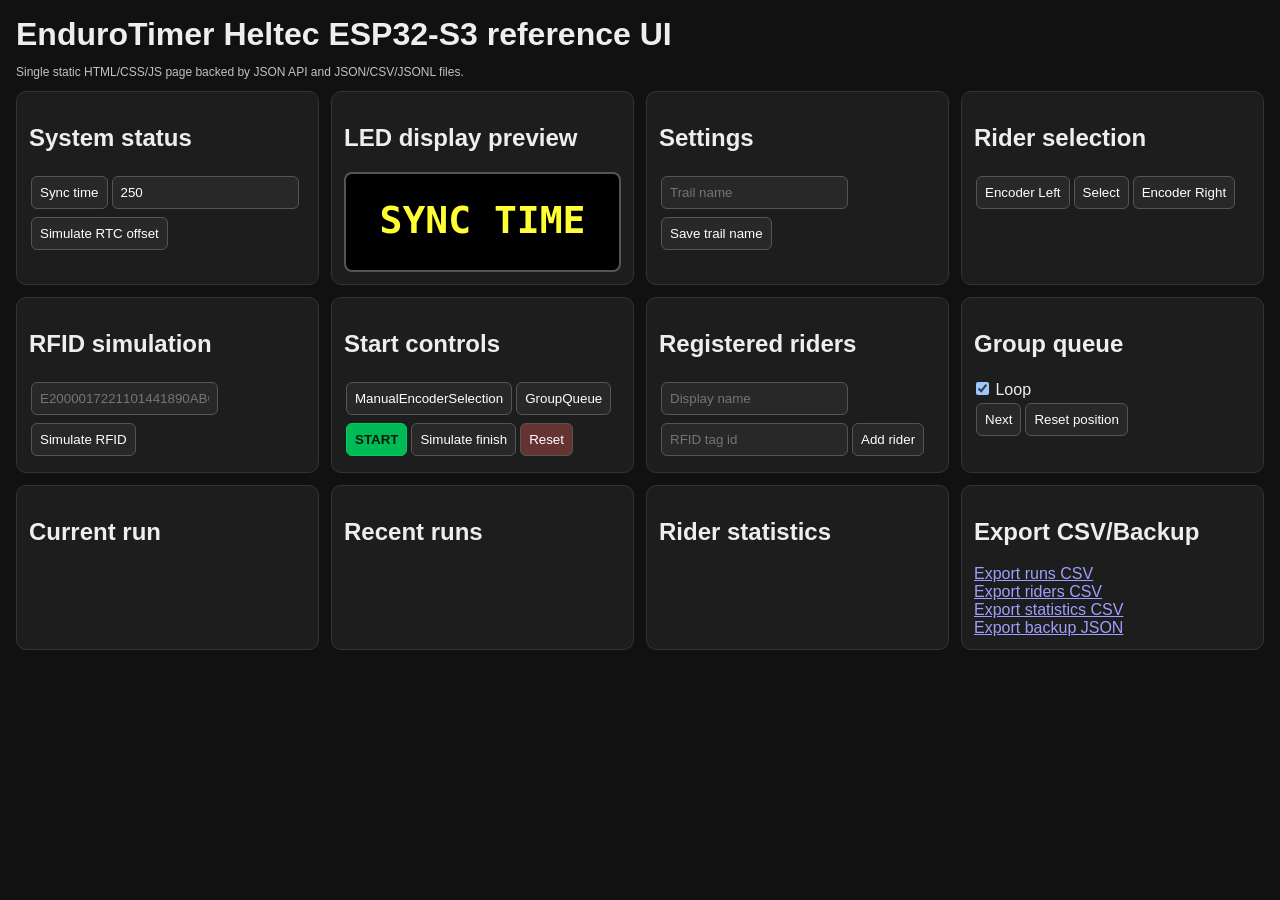
==== commit be49daf1: "Simplify prototype for ESP32-style file storage" ====
--- a/src/EnduroTimer.Web/wwwroot/index.html
+++ b/src/EnduroTimer.Web/wwwroot/index.html
@@ -1,40 +1,81 @@
 <!doctype html>
 <html lang="en">
 <head>
-<meta charset="utf-8" />
-<meta name="viewport" content="width=device-width,initial-scale=1" />
-<title>EnduroTimer</title>
-<style>
-:root{font-family:Inter,system-ui,Segoe UI,sans-serif;color:#e5eef7;background:#0f172a}body{margin:0}.wrap{max-width:1320px;margin:0 auto;padding:24px}nav{display:flex;gap:10px;margin-bottom:18px;flex-wrap:wrap}.tab,button{border:0;border-radius:10px;padding:10px 14px;background:#2563eb;color:white;cursor:pointer}.tab.active{background:#22c55e;color:#06220f}button.danger{background:#dc2626}button.secondary{background:#475569}button:disabled{opacity:.45;cursor:not-allowed}.grid{display:grid;grid-template-columns:repeat(auto-fit,minmax(310px,1fr));gap:16px}.card{background:#111c33;border:1px solid #263855;border-radius:16px;padding:16px;box-shadow:0 10px 30px #0003}.hero{font-size:56px;font-weight:800;color:#93c5fd}.led{background:#020617;border:5px solid #334155;border-radius:14px;min-height:86px;display:flex;align-items:center;justify-content:center;color:#f87171;font:700 34px ui-monospace,SFMono-Regular,Consolas,monospace;text-shadow:0 0 12px #ef4444;letter-spacing:.08em;text-align:center;padding:12px}label{display:block;margin:8px 0 4px;color:#93a4ba}input,select{box-sizing:border-box;width:100%;border-radius:10px;border:1px solid #334155;background:#0b1220;color:#e5eef7;padding:10px}table{width:100%;border-collapse:collapse;font-size:14px}th,td{border-bottom:1px solid #263855;padding:8px;text-align:left;vertical-align:top}th{color:#93c5fd}.ok{color:#22c55e}.warn{color:#facc15}.bad{color:#f87171}.hidden{display:none}.row{display:flex;gap:8px;align-items:end;flex-wrap:wrap}.row>*{flex:1}.message{min-height:24px;color:#facc15}.personal-best{background:#17331f}.personal-best-result{color:#86efac;font-weight:700}code{color:#c4b5fd}
-</style>
+  <meta charset="utf-8">
+  <meta name="viewport" content="width=device-width, initial-scale=1">
+  <title>EnduroTimer Heltec Prototype</title>
+  <style>
+    :root { color-scheme: dark; font-family: Arial, sans-serif; background:#111; color:#eee; }
+    body { margin:0; padding:16px; }
+    h1 { margin:0 0 8px; }
+    .grid { display:grid; grid-template-columns:repeat(auto-fit,minmax(300px,1fr)); gap:12px; }
+    section { background:#1d1d1d; border:1px solid #333; border-radius:10px; padding:12px; }
+    button, input, select { margin:4px 2px; padding:8px; border-radius:6px; border:1px solid #555; background:#282828; color:#fff; }
+    button { cursor:pointer; }
+    button.primary { background:#0b5; border-color:#0c6; color:#001b0c; font-weight:bold; }
+    button.warn { background:#633; }
+    table { width:100%; border-collapse:collapse; font-size:13px; }
+    th, td { border-bottom:1px solid #333; padding:5px; text-align:left; }
+    .led { background:#000; color:#ff3; font:700 38px/1.3 monospace; text-align:center; padding:22px; border-radius:8px; border:2px solid #555; min-height:52px; }
+    .status { display:grid; grid-template-columns:1fr 1fr; gap:4px 12px; font-size:14px; }
+    .bad { color:#ff7777; } .good { color:#66e088; }
+    .small { font-size:12px; opacity:.8; }
+  </style>
 </head>
-<body><div class="wrap">
-<h1>EnduroTimer Web UI</h1>
-<nav><button class="tab active" data-page="home">Dashboard</button><button class="tab" data-page="riders">Riders</button><button class="tab" data-page="queue">Group queue</button><button class="tab" data-page="stats">Statistics</button></nav>
-<div id="message" class="message"></div>
-<section id="home">
-<div class="grid">
-  <div class="card"><h2>Start</h2><div class="hero" id="countdownText">—</div><p>Can start: <b id="canStart"></b></p><p>Mode: <b id="modeLabel"></b></p><label>Trail</label><input id="trailName" value="Default trail"><label>Fallback rider name</label><input id="rider" placeholder="Used only if no registered rider is selected"><button id="startButton" onclick="startRun()">Start run</button> <button class="secondary" onclick="syncTime()">Sync time</button> <button class="danger" onclick="resetSystem()">Reset</button></div>
-  <div class="card"><h2>LED Display</h2><div class="led" id="ledDisplay">—</div><p>Selected rider: <b id="selectedRider">—</b></p><p>Next rider: <b id="nextRider">—</b></p></div>
-  <div class="card"><h2>Station status</h2><p>Start: <b id="upperState"></b></p><p>Finish: <b id="lowerState"></b></p><p>Beam: <b id="beam"></b></p><p>RTC: <b id="rtc"></b></p><p>Last result: <b id="lastResult"></b></p><button onclick="simulateFinish()">Simulate finish sensor</button></div>
-  <div class="card"><h2>Operation mode</h2><select id="operationMode"><option>ManualEncoderSelection</option><option>GroupQueue</option></select><button onclick="setMode()">Save mode</button></div>
-  <div class="card"><h2>Encoder simulation</h2><p>Use active registered riders as an encoder list.</p><button onclick="encoder('left')">←</button> <button onclick="encoder('press')">Select</button> <button onclick="encoder('right')">→</button></div>
-  <div class="card"><h2>RFID simulation</h2><label>Tag ID</label><input id="rfidTag" placeholder="E2000017221101441890ABCD"><button onclick="simulateRfid()">Simulate RFID scan</button><p>Last tag: <b id="lastRfid">—</b></p><p>Matched rider: <b id="matchedRider">—</b></p></div>
-</div>
-<div class="card"><h2>Results</h2><p><a href="/api/export/results.xlsx">Download Excel</a> · <a href="/api/export/results.pdf">Download PDF</a></p><table><thead><tr><th>Run</th><th>Rider</th><th>Trail</th><th>Mode</th><th>Queue Position</th><th>Status</th><th>Result</th><th>Personal Best</th><th>Action</th></tr></thead><tbody id="runsBody"></tbody></table></div>
-</section>
-<section id="riders" class="hidden"><div class="grid"><div class="card"><h2>Riders</h2><table><thead><tr><th>Display name</th><th>RFID tag</th><th>Active</th><th>Runs</th><th>Best</th><th>Actions</th></tr></thead><tbody id="ridersBody"></tbody></table></div><div class="card"><h2>Add / edit rider</h2><input type="hidden" id="editRiderId"><label>Display name</label><input id="displayName"><label>RFID tag id</label><input id="riderRfid"><label><input type="checkbox" id="riderActive" checked style="width:auto"> Active</label><button onclick="saveRider()">Save</button><button class="secondary" onclick="clearRiderForm()">Clear</button></div></div></section>
-<section id="queue" class="hidden"><div class="grid"><div class="card"><h2>Active riders</h2><div id="activeRiders"></div></div><div class="card"><h2>Current queue</h2><label><input type="checkbox" id="loopQueue" checked style="width:auto"> Loop group queue</label><p>Position: <b id="queuePosition">0</b></p><p>Next: <b id="queueNext">—</b></p><div id="queueList"></div><button onclick="saveQueue()">Save queue</button><button class="secondary" onclick="resetQueue()">Reset position</button></div></div></section>
-<section id="stats" class="hidden"><div class="card"><h2>Rider statistics</h2><table><thead><tr><th>Rider</th><th>Total</th><th>Finished</th><th>DNF</th><th>Best</th><th>Average</th><th>Last</th><th>Last run</th><th>Best trail</th></tr></thead><tbody id="statisticsBody"></tbody></table></div></section>
-</div>
+<body>
+  <h1>EnduroTimer Heltec ESP32-S3 reference UI</h1>
+  <p class="small">Single static HTML/CSS/JS page backed by JSON API and JSON/CSV/JSONL files.</p>
+  <div class="grid">
+    <section><h2>System status</h2><div id="status" class="status"></div><button onclick="api('/api/time/sync','POST')">Sync time</button><input id="offset" type="number" value="250"><button onclick="simulateOffset()">Simulate RTC offset</button></section>
+    <section><h2>LED display preview</h2><div id="led" class="led">SYNC TIME</div></section>
+    <section><h2>Settings</h2><input id="trailName" placeholder="Trail name"><button onclick="saveSettings()">Save trail name</button></section>
+    <section><h2>Rider selection</h2><div id="selected"></div><button onclick="api('/api/encoder/left','POST')">Encoder Left</button><button onclick="api('/api/encoder/press','POST')">Select</button><button onclick="api('/api/encoder/right','POST')">Encoder Right</button></section>
+    <section><h2>RFID simulation</h2><input id="tagId" placeholder="E2000017221101441890ABCD"><button onclick="simulateRfid()">Simulate RFID</button><div id="rfidResult" class="small"></div></section>
+    <section><h2>Start controls</h2><button onclick="setMode('ManualEncoderSelection')">ManualEncoderSelection</button><button onclick="setMode('GroupQueue')">GroupQueue</button><br><button class="primary" onclick="api('/api/runs/start','POST',{})">START</button><button onclick="api('/api/finish/simulate','POST')">Simulate finish</button><button class="warn" onclick="api('/api/system/reset','POST')">Reset</button></section>
+    <section><h2>Registered riders</h2><input id="riderName" placeholder="Display name"><input id="riderTag" placeholder="RFID tag id"><button onclick="addRider()">Add rider</button><table><tbody id="riders"></tbody></table></section>
+    <section><h2>Group queue</h2><label><input id="loopQueue" type="checkbox" checked onchange="saveQueue()"> Loop</label><div id="activeRiders"></div><table><tbody id="queue"></tbody></table><button onclick="api('/api/group-queue/next','POST')">Next</button><button onclick="api('/api/group-queue/reset','POST')">Reset position</button></section>
+    <section><h2>Current run</h2><pre id="currentRun"></pre></section>
+    <section><h2>Recent runs</h2><table><tbody id="runs"></tbody></table></section>
+    <section><h2>Rider statistics</h2><table><tbody id="stats"></tbody></table></section>
+    <section><h2>Export CSV/Backup</h2><a href="/api/export/runs.csv">Export runs CSV</a><br><a href="/api/export/riders.csv">Export riders CSV</a><br><a href="/api/export/statistics.csv">Export statistics CSV</a><br><a href="/api/export/backup.json">Export backup JSON</a></section>
+  </div>
 <script>
-const $=id=>document.getElementById(id);let riders=[],queue=[];const stateLabels={Ready:'Ready',Countdown:'Countdown',Riding:'Riding',Finished:'Finished',Error:'Error',Idle:'Idle',WaitFinish:'Wait finish',SensorBlocked:'Beam blocked',Dnf:'DNF',Pending:'Pending'};const label=v=>stateLabels[v]||v;const fmtResult=ms=>ms==null?'--:--.---':`${String(Math.floor(ms/60000)).padStart(2,'0')}:${String(Math.floor((ms%60000)/1000)).padStart(2,'0')}.${String(ms%1000).padStart(3,'0')}`;const fmtTime=ms=>!ms?'':new Date(ms).toLocaleString();async function api(path,opt){const res=await fetch(path,{headers:{'Content-Type':'application/json'},...opt});if(!res.ok)throw new Error((await res.json().catch(()=>({}))).error||res.statusText);return res.status===204?null:res.json()}function esc(v){return String(v??'').replace(/[&<>'"]/g,c=>({'&':'&amp;','<':'&lt;','>':'&gt;',"'":'&#39;','"':'&quot;'}[c]))}
-async function refresh(){const [status,runs,rs,last]=await Promise.all([api('/api/status'),api('/api/runs'),api('/api/riders'),api('/api/rfid/last').catch(()=>null)]);riders=rs;$('upperState').textContent=label(status.startStationState||status.upperState);$('lowerState').textContent=label(status.finishStationState||status.lowerState);$('countdownText').textContent=status.countdownText||label(status.startStationState||status.upperState);$('canStart').textContent=status.canStartRun?'allowed':(status.startBlockedReason||'blocked');$('canStart').className=status.canStartRun?'ok':'warn';$('startButton').disabled=!status.canStartRun;$('modeLabel').textContent=status.operationMode;$('operationMode').value=status.operationMode;$('selectedRider').textContent=status.selectedRiderName||'—';$('nextRider').textContent=status.nextRiderName||'—';$('ledDisplay').textContent=status.ledDisplayText||'—';$('beam').textContent=status.beamClear?'clear':'blocked';$('beam').className=status.beamClear?'ok':'bad';$('rtc').textContent=status.isTimeSynchronized?`${status.rtcOffsetMs} ms`:'sync required';$('rtc').className=status.isTimeSynchronized?'ok':'warn';$('lastResult').textContent=status.lastResultFormatted||fmtResult(status.lastRun?.resultMs);$('lastRfid').textContent=last?.tagId||'—';$('runsBody').innerHTML=runs.map(r=>`<tr${r.isPersonalBest?' class="personal-best"':''}><td><code>${r.runId.slice(0,8)}</code></td><td>${esc(r.riderName||r.rider)}</td><td>${esc(r.trailName)}</td><td>${esc(r.operationMode)}</td><td>${r.queuePosition??''}</td><td>${label(r.status)}</td><td${r.isPersonalBest?' class="personal-best-result"':''}>${r.resultFormatted||fmtResult(r.resultMs)}</td><td>${r.isPersonalBest?'Yes':'No'}</td><td>${r.status==='Riding'?`<button class="danger" onclick="dnf('${r.runId}')">DNF</button>`:''}</td></tr>`).join('');renderRiders();renderQueue();if(currentPage()==='stats')refreshStatistics()}
-function renderRiders(){$('ridersBody').innerHTML=riders.map(r=>`<tr><td>${esc(r.displayName)}</td><td>${esc(r.rfidTagId||'')}</td><td>${r.isActive?'Yes':'No'}</td><td>${r.runCount??0}</td><td>${r.bestResultFormatted||'-'}</td><td><button onclick='editRider(${JSON.stringify(r)})'>Edit</button> <button class="danger" onclick="deactivateRider('${r.riderId}')">Deactivate</button></td></tr>`).join('');$('activeRiders').innerHTML=riders.filter(r=>r.isActive).map(r=>`<p><button onclick="addToQueue('${r.riderId}')">Add</button> ${esc(r.displayName)}</p>`).join('')}
-async function loadQueue(){const q=await api('/api/group-queue');queue=q.groupQueue.map(x=>x.riderId);$('loopQueue').checked=q.loopGroupQueue;$('queuePosition').textContent=`${q.groupQueuePosition} / ${q.groupQueue.length}`;$('queueNext').textContent=q.nextRiderName||'—';renderQueue()}function renderQueue(){const names=Object.fromEntries(riders.map(r=>[r.riderId,r.displayName]));$('queueList').innerHTML=queue.map((id,i)=>`<p>${i}. ${esc(names[id]||id)} <button onclick="moveQ(${i},-1)">Up</button> <button onclick="moveQ(${i},1)">Down</button> <button class="danger" onclick="removeQ(${i})">Remove</button></p>`).join('')}
-function addToQueue(id){if(!queue.includes(id)){queue.push(id);renderQueue()}}function moveQ(i,d){const j=i+d;if(j<0||j>=queue.length)return;[queue[i],queue[j]]=[queue[j],queue[i]];renderQueue()}function removeQ(i){queue.splice(i,1);renderQueue()}async function saveQueue(){await action(()=>api('/api/group-queue',{method:'POST',body:JSON.stringify({riderIds:queue,loopGroupQueue:$('loopQueue').checked})}),'Queue saved');await loadQueue()}async function resetQueue(){await action(()=>api('/api/group-queue/reset',{method:'POST'}),'Queue reset');await loadQueue()}
-function editRider(r){$('editRiderId').value=r.riderId;$('displayName').value=r.displayName;$('riderRfid').value=r.rfidTagId||'';$('riderActive').checked=r.isActive}function clearRiderForm(){$('editRiderId').value='';$('displayName').value='';$('riderRfid').value='';$('riderActive').checked=true}async function saveRider(){const id=$('editRiderId').value;const body=JSON.stringify({displayName:$('displayName').value,rfidTagId:$('riderRfid').value,isActive:$('riderActive').checked});await action(()=>api(id?`/api/riders/${id}`:'/api/riders',{method:id?'PUT':'POST',body}),'Rider saved');clearRiderForm()}async function deactivateRider(id){await action(()=>api(`/api/riders/${id}`,{method:'DELETE'}),'Rider deactivated')}
-async function refreshStatistics(){const stats=await api('/api/statistics/riders');$('statisticsBody').innerHTML=stats.map(s=>`<tr${s.bestResultMs!=null?' class="personal-best"':''}><td>${esc(s.riderName)}</td><td>${s.totalRuns}</td><td>${s.finishedRuns}</td><td>${s.dnfRuns}</td><td class="personal-best-result">${s.bestResultFormatted||'-'}</td><td>${s.averageResultFormatted||'-'}</td><td>${s.lastResultFormatted||'-'}</td><td>${fmtTime(s.lastRunAt)}</td><td>${esc(s.bestTrailName||'-')}</td></tr>`).join('')}
-async function startRun(){await action(()=>api('/api/runs/start',{method:'POST',body:JSON.stringify({riderName:$('rider').value,trailName:$('trailName').value})}),'Run started')}async function syncTime(){await action(()=>api('/api/time/sync',{method:'POST'}),'Time synchronized')}async function simulateFinish(){await action(()=>api('/api/finish/simulate',{method:'POST'}),'Finish simulated')}async function resetSystem(){await action(()=>api('/api/system/reset',{method:'POST'}),'System reset')}async function dnf(id){await action(()=>api(`/api/runs/${id}/dnf`,{method:'POST'}),'DNF saved')}async function setMode(){await action(()=>api('/api/mode',{method:'POST',body:JSON.stringify({operationMode:$('operationMode').value})}),'Mode saved')}async function encoder(dir){await action(()=>api(`/api/encoder/${dir}`,{method:'POST'}),'Encoder event sent')}async function simulateRfid(){const data=await action(()=>api('/api/rfid/simulate',{method:'POST',body:JSON.stringify({tagId:$('rfidTag').value})}),'RFID scanned');if(data)$('matchedRider').textContent=data.matchedRiderName||'Unknown tag'}async function action(fn,ok){try{$('message').textContent='Working…';const r=await fn();$('message').textContent=ok;await refresh();return r}catch(e){$('message').textContent=e.message}}
-function currentPage(){return document.querySelector('.tab.active').dataset.page}document.querySelectorAll('.tab').forEach(b=>b.onclick=async()=>{document.querySelectorAll('.tab').forEach(x=>x.classList.remove('active'));b.classList.add('active');['home','riders','queue','stats'].forEach(p=>$(p).classList.toggle('hidden',p!==b.dataset.page));if(b.dataset.page==='queue')await loadQueue();if(b.dataset.page==='stats')await refreshStatistics()});refresh();loadQueue();setInterval(refresh,1000);
-</script></body></html>
+let state={status:{},riders:[],queue:{groupQueue:[]},settings:{}};
+async function api(url, method='GET', body){
+  const res=await fetch(url,{method,headers:{'Content-Type':'application/json'},body:body===undefined?undefined:JSON.stringify(body)});
+  if(!res.ok){ alert((await res.json()).error||res.statusText); throw new Error(res.statusText); }
+  await refresh(); return res.headers.get('content-type')?.includes('json') ? res.json() : null;
+}
+async function load(url){ const res=await fetch(url); return res.json(); }
+async function refresh(){
+  state.status=await load('/api/status'); state.riders=await load('/api/riders'); state.queue=await load('/api/group-queue'); state.settings=await load('/api/settings');
+  const runs=await load('/api/runs'); const stats=await load('/api/statistics/riders');
+  document.getElementById('led').textContent=state.status.ledDisplayText||''; document.getElementById('trailName').value=state.settings.trailName||'';
+  document.getElementById('status').innerHTML=rows({startState:state.status.startStationState,finishState:state.status.finishStationState,operationMode:state.status.operationMode,timeSync:state.status.isTimeSynchronized,canStart:state.status.canStartRun,blocked:state.status.startBlockedReason,beamClear:state.status.beamClear,finishOnline:state.status.finishStationOnline,rtcOffsetMs:state.status.rtcOffsetMs,lastResult:state.status.lastResultFormatted});
+  document.getElementById('selected').textContent=`Selected: ${state.status.selectedRiderName||'-'} / Next: ${state.status.nextRiderName||'-'}`;
+  document.getElementById('currentRun').textContent=JSON.stringify(state.status.activeRun||null,null,2);
+  renderRiders(); renderQueue(); renderRuns(runs); renderStats(stats);
+}
+function rows(o){return Object.entries(o).map(([k,v])=>`<div>${k}</div><div class="${v===true?'good':v===false?'bad':''}">${v??''}</div>`).join('')}
+function renderRiders(){
+  document.getElementById('riders').innerHTML=state.riders.map(r=>`<tr><td>${esc(r.displayName)}<br><span class="small">${r.rfidTagId||''}</span></td><td>${r.isActive?'active':'inactive'}</td><td><button onclick="editRider('${r.riderId}','${esc(r.displayName)}','${esc(r.rfidTagId||'')}')">Edit</button><button onclick="api('/api/riders/${r.riderId}/deactivate','POST')">Deactivate</button></td></tr>`).join('');
+  document.getElementById('activeRiders').innerHTML=state.riders.filter(r=>r.isActive).map(r=>`<button onclick="addToQueue('${r.riderId}')">+ ${esc(r.displayName)}</button>`).join('');
+}
+function renderQueue(){ document.getElementById('loopQueue').checked=state.queue.loopGroupQueue; document.getElementById('queue').innerHTML=(state.queue.groupQueue||[]).map((r,i)=>`<tr><td>${i===state.queue.groupQueuePosition?'▶ ':''}${esc(r.displayName)}</td><td><button onclick="move(${i},'up')">Up</button><button onclick="move(${i},'down')">Down</button><button onclick="removeQ(${i})">Remove</button></td></tr>`).join(''); }
+function renderRuns(runs){ document.getElementById('runs').innerHTML=runs.map(r=>`<tr><td>${esc(r.riderName)}</td><td>${r.resultFormatted}</td><td>${r.status}</td></tr>`).join(''); }
+function renderStats(stats){ document.getElementById('stats').innerHTML=stats.map(s=>`<tr><td>${esc(s.riderName)}</td><td>${s.finishedRuns}/${s.totalRuns}</td><td>${s.bestResultFormatted||''}</td><td>${s.averageResultFormatted||''}</td></tr>`).join(''); }
+function esc(v){return String(v??'').replace(/[&<>"']/g,c=>({'&':'&amp;','<':'&lt;','>':'&gt;','"':'&quot;',"'":'&#39;'}[c]))}
+function setMode(operationMode){return api('/api/mode','POST',{operationMode})}
+function simulateOffset(){return api('/api/time/simulate-offset','POST',{rtcOffsetMs:Number(document.getElementById('offset').value)})}
+function saveSettings(){return api('/api/settings','POST',{trailName:document.getElementById('trailName').value})}
+function addRider(){return api('/api/riders','POST',{displayName:document.getElementById('riderName').value,rfidTagId:document.getElementById('riderTag').value})}
+function editRider(id,name,tag){const displayName=prompt('Display name',name); if(!displayName)return; const rfidTagId=prompt('RFID tag id',tag); return api(`/api/riders/${id}`,'PUT',{displayName,rfidTagId,isActive:true})}
+async function simulateRfid(){const data=await api('/api/rfid/simulate','POST',{tagId:document.getElementById('tagId').value}); document.getElementById('rfidResult').textContent=`Last: ${data.tagId}, matched: ${data.matchedRiderName||'none'}`;}
+function saveQueue(ids){ const riderIds=ids||state.queue.groupQueue.map(x=>x.riderId); return api('/api/group-queue','POST',{riderIds,loop:document.getElementById('loopQueue').checked});}
+function addToQueue(id){ saveQueue([...state.queue.groupQueue.map(x=>x.riderId),id]); }
+function move(index,d){return api(`/api/group-queue/move-${d}`,'POST',{index})}
+function removeQ(index){return api('/api/group-queue/remove','POST',{index})}
+refresh(); setInterval(refresh,1000);
+</script>
+</body>
+</html>
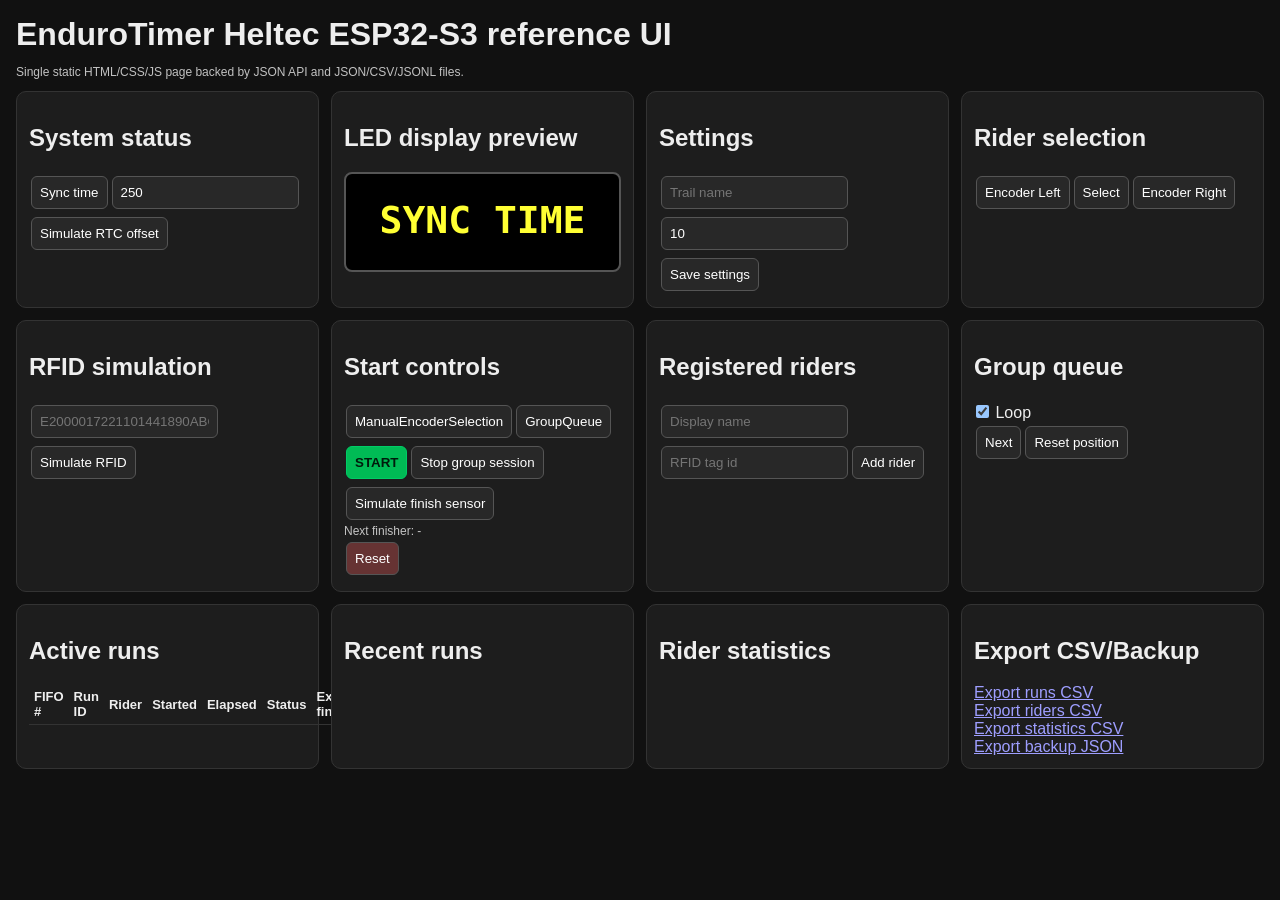
==== commit 26bc267e: "Implement continuous group queue FIFO timing" ====
--- a/src/EnduroTimer.Web/wwwroot/index.html
+++ b/src/EnduroTimer.Web/wwwroot/index.html
@@ -28,13 +28,13 @@
   <div class="grid">
     <section><h2>System status</h2><div id="status" class="status"></div><button onclick="api('/api/time/sync','POST')">Sync time</button><input id="offset" type="number" value="250"><button onclick="simulateOffset()">Simulate RTC offset</button></section>
     <section><h2>LED display preview</h2><div id="led" class="led">SYNC TIME</div></section>
-    <section><h2>Settings</h2><input id="trailName" placeholder="Trail name"><button onclick="saveSettings()">Save trail name</button></section>
+    <section><h2>Settings</h2><input id="trailName" placeholder="Trail name"><input id="groupStartIntervalSeconds" type="number" min="3" value="10" title="Group start interval, seconds"><button onclick="saveSettings()">Save settings</button></section>
     <section><h2>Rider selection</h2><div id="selected"></div><button onclick="api('/api/encoder/left','POST')">Encoder Left</button><button onclick="api('/api/encoder/press','POST')">Select</button><button onclick="api('/api/encoder/right','POST')">Encoder Right</button></section>
     <section><h2>RFID simulation</h2><input id="tagId" placeholder="E2000017221101441890ABCD"><button onclick="simulateRfid()">Simulate RFID</button><div id="rfidResult" class="small"></div></section>
-    <section><h2>Start controls</h2><button onclick="setMode('ManualEncoderSelection')">ManualEncoderSelection</button><button onclick="setMode('GroupQueue')">GroupQueue</button><br><button class="primary" onclick="api('/api/runs/start','POST',{})">START</button><button onclick="api('/api/finish/simulate','POST')">Simulate finish</button><button class="warn" onclick="api('/api/system/reset','POST')">Reset</button></section>
+    <section><h2>Start controls</h2><button onclick="setMode('ManualEncoderSelection')">ManualEncoderSelection</button><button onclick="setMode('GroupQueue')">GroupQueue</button><br><button class="primary" onclick="api('/api/runs/start','POST',{})">START</button><button onclick="api('/api/group-queue/stop-session','POST')">Stop group session</button><button onclick="api('/api/finish/simulate','POST')">Simulate finish sensor</button><div class="small" id="nextFinisher">Next finisher: -</div><button class="warn" onclick="api('/api/system/reset','POST')">Reset</button></section>
     <section><h2>Registered riders</h2><input id="riderName" placeholder="Display name"><input id="riderTag" placeholder="RFID tag id"><button onclick="addRider()">Add rider</button><table><tbody id="riders"></tbody></table></section>
-    <section><h2>Group queue</h2><label><input id="loopQueue" type="checkbox" checked onchange="saveQueue()"> Loop</label><div id="activeRiders"></div><table><tbody id="queue"></tbody></table><button onclick="api('/api/group-queue/next','POST')">Next</button><button onclick="api('/api/group-queue/reset','POST')">Reset position</button></section>
-    <section><h2>Current run</h2><pre id="currentRun"></pre></section>
+    <section><h2>Group queue</h2><label><input id="loopQueue" type="checkbox" checked onchange="saveQueue()"> Loop</label><div class="status" id="queueSummary"></div><div id="activeRiders"></div><table><tbody id="queue"></tbody></table><button onclick="api('/api/group-queue/next','POST')">Next</button><button onclick="api('/api/group-queue/reset','POST')">Reset position</button></section>
+    <section><h2>Active runs</h2><table><thead><tr><th>FIFO #</th><th>Run ID</th><th>Rider</th><th>Started</th><th>Elapsed</th><th>Status</th><th>Expected finisher</th><th>Actions</th></tr></thead><tbody id="activeRuns"></tbody></table></section>
     <section><h2>Recent runs</h2><table><tbody id="runs"></tbody></table></section>
     <section><h2>Rider statistics</h2><table><tbody id="stats"></tbody></table></section>
     <section><h2>Export CSV/Backup</h2><a href="/api/export/runs.csv">Export runs CSV</a><br><a href="/api/export/riders.csv">Export riders CSV</a><br><a href="/api/export/statistics.csv">Export statistics CSV</a><br><a href="/api/export/backup.json">Export backup JSON</a></section>
@@ -50,24 +50,25 @@
 async function refresh(){
   state.status=await load('/api/status'); state.riders=await load('/api/riders'); state.queue=await load('/api/group-queue'); state.settings=await load('/api/settings');
   const runs=await load('/api/runs'); const stats=await load('/api/statistics/riders');
-  document.getElementById('led').textContent=state.status.ledDisplayText||''; document.getElementById('trailName').value=state.settings.trailName||'';
+  document.getElementById('led').textContent=state.status.ledDisplayText||''; document.getElementById('trailName').value=state.settings.trailName||''; document.getElementById('groupStartIntervalSeconds').value=state.settings.groupStartIntervalSeconds||10;
   document.getElementById('status').innerHTML=rows({startState:state.status.startStationState,finishState:state.status.finishStationState,operationMode:state.status.operationMode,timeSync:state.status.isTimeSynchronized,canStart:state.status.canStartRun,blocked:state.status.startBlockedReason,beamClear:state.status.beamClear,finishOnline:state.status.finishStationOnline,rtcOffsetMs:state.status.rtcOffsetMs,lastResult:state.status.lastResultFormatted});
   document.getElementById('selected').textContent=`Selected: ${state.status.selectedRiderName||'-'} / Next: ${state.status.nextRiderName||'-'}`;
-  document.getElementById('currentRun').textContent=JSON.stringify(state.status.activeRun||null,null,2);
-  renderRiders(); renderQueue(); renderRuns(runs); renderStats(stats);
+  document.getElementById('nextFinisher').textContent=`Next finisher: ${state.status.expectedFinisherRiderName||'-'}`;
+  renderRiders(); renderQueue(); renderActiveRuns(); renderRuns(runs); renderStats(stats);
 }
 function rows(o){return Object.entries(o).map(([k,v])=>`<div>${k}</div><div class="${v===true?'good':v===false?'bad':''}">${v??''}</div>`).join('')}
 function renderRiders(){
   document.getElementById('riders').innerHTML=state.riders.map(r=>`<tr><td>${esc(r.displayName)}<br><span class="small">${r.rfidTagId||''}</span></td><td>${r.isActive?'active':'inactive'}</td><td><button onclick="editRider('${r.riderId}','${esc(r.displayName)}','${esc(r.rfidTagId||'')}')">Edit</button><button onclick="api('/api/riders/${r.riderId}/deactivate','POST')">Deactivate</button></td></tr>`).join('');
   document.getElementById('activeRiders').innerHTML=state.riders.filter(r=>r.isActive).map(r=>`<button onclick="addToQueue('${r.riderId}')">+ ${esc(r.displayName)}</button>`).join('');
 }
-function renderQueue(){ document.getElementById('loopQueue').checked=state.queue.loopGroupQueue; document.getElementById('queue').innerHTML=(state.queue.groupQueue||[]).map((r,i)=>`<tr><td>${i===state.queue.groupQueuePosition?'▶ ':''}${esc(r.displayName)}</td><td><button onclick="move(${i},'up')">Up</button><button onclick="move(${i},'down')">Down</button><button onclick="removeQ(${i})">Remove</button></td></tr>`).join(''); }
+function renderQueue(){ document.getElementById('loopQueue').checked=state.queue.loopGroupQueue; document.getElementById('queueSummary').innerHTML=rows({'Session running':state.status.queueAutoStartEnabled,'Now starting':state.status.currentStartingRiderName||'-','Next preparing':state.status.nextQueuedRiderName||'-','On trail':state.status.activeRunsCount||0,'Position':`${state.status.groupQueuePosition}/${state.status.groupQueueLength}`}); document.getElementById('queue').innerHTML=(state.queue.groupQueue||[]).map((r,i)=>`<tr><td>${i===state.queue.groupQueuePosition?'▶ ':''}${esc(r.displayName)}</td><td><button onclick="move(${i},'up')">Up</button><button onclick="move(${i},'down')">Down</button><button onclick="removeQ(${i})">Remove</button></td></tr>`).join(''); }
+function renderActiveRuns(){ const runs=state.status.activeRuns||[]; document.getElementById('activeRuns').innerHTML=runs.map((r,i)=>`<tr><td>${i+1}</td><td>${String(r.runId).slice(0,8)}</td><td>${esc(r.riderName)}</td><td>${new Date(r.startedAtMs).toLocaleTimeString()}</td><td>${r.elapsedFormatted}</td><td>Riding</td><td>${i===0?'Expected finisher':''}</td><td><button onclick="api('/api/runs/${r.runId}/dnf','POST')">DNF</button></td></tr>`).join(''); }
 function renderRuns(runs){ document.getElementById('runs').innerHTML=runs.map(r=>`<tr><td>${esc(r.riderName)}</td><td>${r.resultFormatted}</td><td>${r.status}</td></tr>`).join(''); }
 function renderStats(stats){ document.getElementById('stats').innerHTML=stats.map(s=>`<tr><td>${esc(s.riderName)}</td><td>${s.finishedRuns}/${s.totalRuns}</td><td>${s.bestResultFormatted||''}</td><td>${s.averageResultFormatted||''}</td></tr>`).join(''); }
 function esc(v){return String(v??'').replace(/[&<>"']/g,c=>({'&':'&amp;','<':'&lt;','>':'&gt;','"':'&quot;',"'":'&#39;'}[c]))}
 function setMode(operationMode){return api('/api/mode','POST',{operationMode})}
 function simulateOffset(){return api('/api/time/simulate-offset','POST',{rtcOffsetMs:Number(document.getElementById('offset').value)})}
-function saveSettings(){return api('/api/settings','POST',{trailName:document.getElementById('trailName').value})}
+function saveSettings(){return api('/api/settings','POST',{trailName:document.getElementById('trailName').value,groupStartIntervalSeconds:Number(document.getElementById('groupStartIntervalSeconds').value)})}
 function addRider(){return api('/api/riders','POST',{displayName:document.getElementById('riderName').value,rfidTagId:document.getElementById('riderTag').value})}
 function editRider(id,name,tag){const displayName=prompt('Display name',name); if(!displayName)return; const rfidTagId=prompt('RFID tag id',tag); return api(`/api/riders/${id}`,'PUT',{displayName,rfidTagId,isActive:true})}
 async function simulateRfid(){const data=await api('/api/rfid/simulate','POST',{tagId:document.getElementById('tagId').value}); document.getElementById('rfidResult').textContent=`Last: ${data.tagId}, matched: ${data.matchedRiderName||'none'}`;}
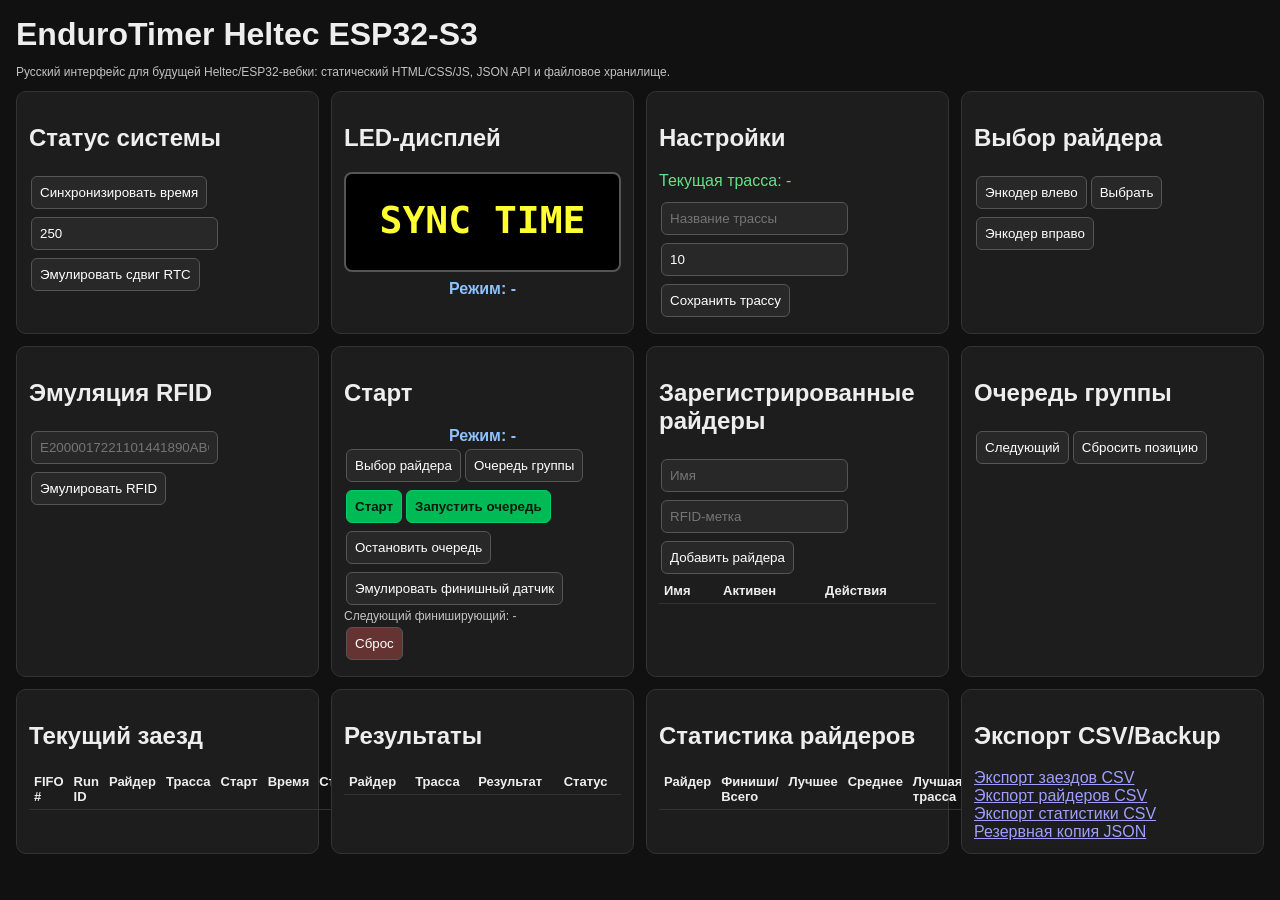
==== commit 985a85ba: "Refine UI mode and group queue behavior" ====
--- a/src/EnduroTimer.Web/wwwroot/index.html
+++ b/src/EnduroTimer.Web/wwwroot/index.html
@@ -1,5 +1,5 @@
 <!doctype html>
-<html lang="en">
+<html lang="ru">
 <head>
   <meta charset="utf-8">
   <meta name="viewport" content="width=device-width, initial-scale=1">
@@ -14,33 +14,43 @@
     button { cursor:pointer; }
     button.primary { background:#0b5; border-color:#0c6; color:#001b0c; font-weight:bold; }
     button.warn { background:#633; }
+    button.active { background:#1677ff; border-color:#8dc1ff; box-shadow:0 0 0 2px rgba(22,119,255,.35); font-weight:bold; }
     table { width:100%; border-collapse:collapse; font-size:13px; }
-    th, td { border-bottom:1px solid #333; padding:5px; text-align:left; }
+    th, td { border-bottom:1px solid #333; padding:5px; text-align:left; vertical-align:top; }
     .led { background:#000; color:#ff3; font:700 38px/1.3 monospace; text-align:center; padding:22px; border-radius:8px; border:2px solid #555; min-height:52px; }
+    .modeLine { margin-top:8px; color:#8dc1ff; font-weight:bold; text-align:center; }
     .status { display:grid; grid-template-columns:1fr 1fr; gap:4px 12px; font-size:14px; }
     .bad { color:#ff7777; } .good { color:#66e088; }
     .small { font-size:12px; opacity:.8; }
+    .currentTrail { margin:4px 0 8px; color:#66e088; }
   </style>
 </head>
 <body>
-  <h1>EnduroTimer Heltec ESP32-S3 reference UI</h1>
-  <p class="small">Single static HTML/CSS/JS page backed by JSON API and JSON/CSV/JSONL files.</p>
+  <h1>EnduroTimer Heltec ESP32-S3</h1>
+  <p class="small">Русский интерфейс для будущей Heltec/ESP32-вебки: статический HTML/CSS/JS, JSON API и файловое хранилище.</p>
   <div class="grid">
-    <section><h2>System status</h2><div id="status" class="status"></div><button onclick="api('/api/time/sync','POST')">Sync time</button><input id="offset" type="number" value="250"><button onclick="simulateOffset()">Simulate RTC offset</button></section>
-    <section><h2>LED display preview</h2><div id="led" class="led">SYNC TIME</div></section>
-    <section><h2>Settings</h2><input id="trailName" placeholder="Trail name"><input id="groupStartIntervalSeconds" type="number" min="3" value="10" title="Group start interval, seconds"><button onclick="saveSettings()">Save settings</button></section>
-    <section><h2>Rider selection</h2><div id="selected"></div><button onclick="api('/api/encoder/left','POST')">Encoder Left</button><button onclick="api('/api/encoder/press','POST')">Select</button><button onclick="api('/api/encoder/right','POST')">Encoder Right</button></section>
-    <section><h2>RFID simulation</h2><input id="tagId" placeholder="E2000017221101441890ABCD"><button onclick="simulateRfid()">Simulate RFID</button><div id="rfidResult" class="small"></div></section>
-    <section><h2>Start controls</h2><button onclick="setMode('ManualEncoderSelection')">ManualEncoderSelection</button><button onclick="setMode('GroupQueue')">GroupQueue</button><br><button class="primary" onclick="api('/api/runs/start','POST',{})">START</button><button onclick="api('/api/group-queue/stop-session','POST')">Stop group session</button><button onclick="api('/api/finish/simulate','POST')">Simulate finish sensor</button><div class="small" id="nextFinisher">Next finisher: -</div><button class="warn" onclick="api('/api/system/reset','POST')">Reset</button></section>
-    <section><h2>Registered riders</h2><input id="riderName" placeholder="Display name"><input id="riderTag" placeholder="RFID tag id"><button onclick="addRider()">Add rider</button><table><tbody id="riders"></tbody></table></section>
-    <section><h2>Group queue</h2><label><input id="loopQueue" type="checkbox" checked onchange="saveQueue()"> Loop</label><div class="status" id="queueSummary"></div><div id="activeRiders"></div><table><tbody id="queue"></tbody></table><button onclick="api('/api/group-queue/next','POST')">Next</button><button onclick="api('/api/group-queue/reset','POST')">Reset position</button></section>
-    <section><h2>Active runs</h2><table><thead><tr><th>FIFO #</th><th>Run ID</th><th>Rider</th><th>Started</th><th>Elapsed</th><th>Status</th><th>Expected finisher</th><th>Actions</th></tr></thead><tbody id="activeRuns"></tbody></table></section>
-    <section><h2>Recent runs</h2><table><tbody id="runs"></tbody></table></section>
-    <section><h2>Rider statistics</h2><table><tbody id="stats"></tbody></table></section>
-    <section><h2>Export CSV/Backup</h2><a href="/api/export/runs.csv">Export runs CSV</a><br><a href="/api/export/riders.csv">Export riders CSV</a><br><a href="/api/export/statistics.csv">Export statistics CSV</a><br><a href="/api/export/backup.json">Export backup JSON</a></section>
+    <section><h2>Статус системы</h2><div id="status" class="status"></div><button onclick="api('/api/time/sync','POST')">Синхронизировать время</button><input id="offset" type="number" value="250"><button onclick="simulateOffset()">Эмулировать сдвиг RTC</button></section>
+    <section><h2>LED-дисплей</h2><div id="led" class="led">SYNC TIME</div><div id="ledMode" class="modeLine">Режим: -</div></section>
+    <section><h2>Настройки</h2><div id="currentTrail" class="currentTrail">Текущая трасса: -</div><input id="trailName" placeholder="Название трассы"><input id="groupStartIntervalSeconds" type="number" min="3" value="10" title="Интервал старта группы, секунд"><button onclick="saveSettings()">Сохранить трассу</button></section>
+    <section><h2>Выбор райдера</h2><div id="selected"></div><button onclick="api('/api/encoder/left','POST')">Энкодер влево</button><button onclick="api('/api/encoder/press','POST')">Выбрать</button><button onclick="api('/api/encoder/right','POST')">Энкодер вправо</button></section>
+    <section><h2>Эмуляция RFID</h2><input id="tagId" placeholder="E2000017221101441890ABCD"><button onclick="simulateRfid()">Эмулировать RFID</button><div id="rfidResult" class="small"></div></section>
+    <section><h2>Старт</h2><div id="modeLabel" class="modeLine">Режим: -</div><button id="modeManual" onclick="setMode('ManualEncoderSelection')">Выбор райдера</button><button id="modeQueue" onclick="setMode('GroupQueue')">Очередь группы</button><br><button class="primary" onclick="api('/api/runs/start','POST',{})">Старт</button><button class="primary" onclick="api('/api/group-queue/start-session','POST',{})">Запустить очередь</button><button onclick="api('/api/group-queue/stop-session','POST')">Остановить очередь</button><button onclick="api('/api/finish/simulate','POST')">Эмулировать финишный датчик</button><div class="small" id="nextFinisher">Следующий финиширующий: -</div><button class="warn" onclick="api('/api/system/reset','POST')">Сброс</button></section>
+    <section><h2>Зарегистрированные райдеры</h2><input id="riderName" placeholder="Имя"><input id="riderTag" placeholder="RFID-метка"><button onclick="addRider()">Добавить райдера</button><table><thead><tr><th>Имя</th><th>Активен</th><th>Действия</th></tr></thead><tbody id="riders"></tbody></table></section>
+    <section><h2>Очередь группы</h2><div class="status" id="queueSummary"></div><div id="activeRiders"></div><table><tbody id="queue"></tbody></table><button onclick="api('/api/group-queue/next','POST')">Следующий</button><button onclick="api('/api/group-queue/reset','POST')">Сбросить позицию</button></section>
+    <section><h2>Текущий заезд</h2><table><thead><tr><th>FIFO #</th><th>Run ID</th><th>Райдер</th><th>Трасса</th><th>Старт</th><th>Время</th><th>Статус</th><th>Ожидаемый финиш</th><th>Действия</th></tr></thead><tbody id="activeRuns"></tbody></table></section>
+    <section><h2>Результаты</h2><table><thead><tr><th>Райдер</th><th>Трасса</th><th>Результат</th><th>Статус</th></tr></thead><tbody id="runs"></tbody></table></section>
+    <section><h2>Статистика райдеров</h2><table><thead><tr><th>Райдер</th><th>Финиши/Всего</th><th>Лучшее</th><th>Среднее</th><th>Лучшая трасса</th></tr></thead><tbody id="stats"></tbody></table></section>
+    <section><h2>Экспорт CSV/Backup</h2><a href="/api/export/runs.csv">Экспорт заездов CSV</a><br><a href="/api/export/riders.csv">Экспорт райдеров CSV</a><br><a href="/api/export/statistics.csv">Экспорт статистики CSV</a><br><a href="/api/export/backup.json">Резервная копия JSON</a></section>
   </div>
 <script>
 let state={status:{},riders:[],queue:{groupQueue:[]},settings:{}};
+let trailInputDirty=false;
+const modeNames={ManualEncoderSelection:'Выбор райдера',GroupQueue:'Очередь группы'};
+const statusNames={Ready:'Готово',Countdown:'Отсчёт',Riding:'На трассе',Finished:'Финишировал',Error:'Ошибка',WaitFinish:'Ожидание финиша',Offline:'Нет связи',Boot:'Загрузка',Pending:'Ожидает',Dnf:'DNF'};
+const blockedNames={'Finish beam is blocked':'Луч перекрыт','Time synchronization required':'Нужно синхронизировать время','Finish station is offline':'Нет связи с финишем','No rider selected':'Райдер не выбран','No active riders registered':'Нет активных райдеров','Group queue session already running':'Очередь уже запущена','Group queue is empty':'Очередь пуста','Critical station error':'Ошибка станции','Run already active':'Заезд уже активен'};
+const trailInput=document.getElementById('trailName');
+trailInput.addEventListener('input',()=>trailInputDirty=true);
+trailInput.addEventListener('focus',()=>trailInputDirty=true);
 async function api(url, method='GET', body){
   const res=await fetch(url,{method,headers:{'Content-Type':'application/json'},body:body===undefined?undefined:JSON.stringify(body)});
   if(!res.ok){ alert((await res.json()).error||res.statusText); throw new Error(res.statusText); }
@@ -50,29 +60,37 @@
 async function refresh(){
   state.status=await load('/api/status'); state.riders=await load('/api/riders'); state.queue=await load('/api/group-queue'); state.settings=await load('/api/settings');
   const runs=await load('/api/runs'); const stats=await load('/api/statistics/riders');
-  document.getElementById('led').textContent=state.status.ledDisplayText||''; document.getElementById('trailName').value=state.settings.trailName||''; document.getElementById('groupStartIntervalSeconds').value=state.settings.groupStartIntervalSeconds||10;
-  document.getElementById('status').innerHTML=rows({startState:state.status.startStationState,finishState:state.status.finishStationState,operationMode:state.status.operationMode,timeSync:state.status.isTimeSynchronized,canStart:state.status.canStartRun,blocked:state.status.startBlockedReason,beamClear:state.status.beamClear,finishOnline:state.status.finishStationOnline,rtcOffsetMs:state.status.rtcOffsetMs,lastResult:state.status.lastResultFormatted});
-  document.getElementById('selected').textContent=`Selected: ${state.status.selectedRiderName||'-'} / Next: ${state.status.nextRiderName||'-'}`;
-  document.getElementById('nextFinisher').textContent=`Next finisher: ${state.status.expectedFinisherRiderName||'-'}`;
+  document.getElementById('led').textContent=state.status.ledDisplayText||'';
+  const modeText=`Режим: ${modeNames[state.status.operationMode]||state.status.operationMode||'-'}`;
+  document.getElementById('modeLabel').textContent=modeText; document.getElementById('ledMode').textContent=modeText;
+  document.getElementById('modeManual').classList.toggle('active',state.status.operationMode==='ManualEncoderSelection');
+  document.getElementById('modeQueue').classList.toggle('active',state.status.operationMode==='GroupQueue');
+  document.getElementById('currentTrail').textContent=`Текущая трасса: ${state.settings.trailName||'Трасса по умолчанию'}`;
+  if(!trailInputDirty && document.activeElement!==trailInput) trailInput.value=state.settings.trailName||'';
+  document.getElementById('groupStartIntervalSeconds').value=state.settings.groupStartIntervalSeconds||10;
+  document.getElementById('status').innerHTML=rows({'Стартовая станция':trState(state.status.startStationState),'Финишная станция':trState(state.status.finishStationState),'Режим':modeNames[state.status.operationMode]||state.status.operationMode,'Синхронизация времени':state.status.isTimeSynchronized,'Можно стартовать':state.status.canStartRun,'Блокировка':blockedNames[state.status.startBlockedReason]||state.status.startBlockedReason||'-','Луч свободен':state.status.beamClear,'Финиш онлайн':state.status.finishStationOnline,'Сдвиг RTC, мс':state.status.rtcOffsetMs,'Последний результат':state.status.lastResultFormatted});
+  document.getElementById('selected').textContent=`Выбран: ${state.status.selectedRiderName||'-'} / Следующий: ${state.status.nextRiderName||'-'}`;
+  document.getElementById('nextFinisher').textContent=`Следующий финиширующий: ${state.status.expectedFinisherRiderName||'-'}`;
   renderRiders(); renderQueue(); renderActiveRuns(); renderRuns(runs); renderStats(stats);
 }
-function rows(o){return Object.entries(o).map(([k,v])=>`<div>${k}</div><div class="${v===true?'good':v===false?'bad':''}">${v??''}</div>`).join('')}
+function trState(v){return statusNames[v]||v||'-'}
+function rows(o){return Object.entries(o).map(([k,v])=>`<div>${k}</div><div class="${v===true?'good':v===false?'bad':''}">${v===true?'Да':v===false?'Нет':esc(v??'')}</div>`).join('')}
 function renderRiders(){
-  document.getElementById('riders').innerHTML=state.riders.map(r=>`<tr><td>${esc(r.displayName)}<br><span class="small">${r.rfidTagId||''}</span></td><td>${r.isActive?'active':'inactive'}</td><td><button onclick="editRider('${r.riderId}','${esc(r.displayName)}','${esc(r.rfidTagId||'')}')">Edit</button><button onclick="api('/api/riders/${r.riderId}/deactivate','POST')">Deactivate</button></td></tr>`).join('');
+  document.getElementById('riders').innerHTML=state.riders.map(r=>`<tr><td>${esc(r.displayName)}<br><span class="small">${esc(r.rfidTagId||'')}</span></td><td>${r.isActive?'Да':'Нет'}</td><td><button onclick="editRider('${r.riderId}','${esc(r.displayName)}','${esc(r.rfidTagId||'')}')">Сохранить</button><button onclick="api('/api/riders/${r.riderId}/deactivate','POST')">Деактивировать</button></td></tr>`).join('');
   document.getElementById('activeRiders').innerHTML=state.riders.filter(r=>r.isActive).map(r=>`<button onclick="addToQueue('${r.riderId}')">+ ${esc(r.displayName)}</button>`).join('');
 }
-function renderQueue(){ document.getElementById('loopQueue').checked=state.queue.loopGroupQueue; document.getElementById('queueSummary').innerHTML=rows({'Session running':state.status.queueAutoStartEnabled,'Now starting':state.status.currentStartingRiderName||'-','Next preparing':state.status.nextQueuedRiderName||'-','On trail':state.status.activeRunsCount||0,'Position':`${state.status.groupQueuePosition}/${state.status.groupQueueLength}`}); document.getElementById('queue').innerHTML=(state.queue.groupQueue||[]).map((r,i)=>`<tr><td>${i===state.queue.groupQueuePosition?'▶ ':''}${esc(r.displayName)}</td><td><button onclick="move(${i},'up')">Up</button><button onclick="move(${i},'down')">Down</button><button onclick="removeQ(${i})">Remove</button></td></tr>`).join(''); }
-function renderActiveRuns(){ const runs=state.status.activeRuns||[]; document.getElementById('activeRuns').innerHTML=runs.map((r,i)=>`<tr><td>${i+1}</td><td>${String(r.runId).slice(0,8)}</td><td>${esc(r.riderName)}</td><td>${new Date(r.startedAtMs).toLocaleTimeString()}</td><td>${r.elapsedFormatted}</td><td>Riding</td><td>${i===0?'Expected finisher':''}</td><td><button onclick="api('/api/runs/${r.runId}/dnf','POST')">DNF</button></td></tr>`).join(''); }
-function renderRuns(runs){ document.getElementById('runs').innerHTML=runs.map(r=>`<tr><td>${esc(r.riderName)}</td><td>${r.resultFormatted}</td><td>${r.status}</td></tr>`).join(''); }
-function renderStats(stats){ document.getElementById('stats').innerHTML=stats.map(s=>`<tr><td>${esc(s.riderName)}</td><td>${s.finishedRuns}/${s.totalRuns}</td><td>${s.bestResultFormatted||''}</td><td>${s.averageResultFormatted||''}</td></tr>`).join(''); }
+function renderQueue(){ document.getElementById('queueSummary').innerHTML=rows({'Сессия запущена':state.status.queueAutoStartEnabled,'Сейчас стартует':state.status.currentStartingRiderName||'-','Следующий готовится':state.status.nextQueuedRiderName||'-','На трассе':state.status.activeRunsCount||0,'Позиция':`${state.status.groupQueuePosition}/${state.status.groupQueueLength}`}); document.getElementById('queue').innerHTML=(state.queue.groupQueue||[]).map((r,i)=>`<tr><td>${i===state.queue.groupQueuePosition?'▶ ':''}${esc(r.displayName)}</td><td><button onclick="move(${i},'up')">Вверх</button><button onclick="move(${i},'down')">Вниз</button><button onclick="removeQ(${i})">Удалить</button></td></tr>`).join(''); }
+function renderActiveRuns(){ const runs=state.status.activeRuns||[]; document.getElementById('activeRuns').innerHTML=runs.map((r,i)=>`<tr><td>${i+1}</td><td>${String(r.runId).slice(0,8)}</td><td>${esc(r.riderName)}</td><td>${esc(r.trailName||'')}</td><td>${new Date(r.startedAtMs).toLocaleTimeString()}</td><td>${r.elapsedFormatted}</td><td>На трассе</td><td>${i===0?'Ожидаемый финиш':''}</td><td><button onclick="api('/api/runs/${r.runId}/dnf','POST')">DNF</button></td></tr>`).join(''); }
+function renderRuns(runs){ document.getElementById('runs').innerHTML=runs.map(r=>`<tr><td>${esc(r.riderName)}</td><td>${esc(r.trailName||'')}</td><td>${r.resultFormatted}</td><td>${trState(r.status)}</td></tr>`).join(''); }
+function renderStats(stats){ document.getElementById('stats').innerHTML=stats.map(s=>`<tr><td>${esc(s.riderName)}</td><td>${s.finishedRuns}/${s.totalRuns}</td><td>${s.bestResultFormatted||''}</td><td>${s.averageResultFormatted||''}</td><td>${esc(s.bestTrailName||'')}</td></tr>`).join(''); }
 function esc(v){return String(v??'').replace(/[&<>"']/g,c=>({'&':'&amp;','<':'&lt;','>':'&gt;','"':'&quot;',"'":'&#39;'}[c]))}
 function setMode(operationMode){return api('/api/mode','POST',{operationMode})}
 function simulateOffset(){return api('/api/time/simulate-offset','POST',{rtcOffsetMs:Number(document.getElementById('offset').value)})}
-function saveSettings(){return api('/api/settings','POST',{trailName:document.getElementById('trailName').value,groupStartIntervalSeconds:Number(document.getElementById('groupStartIntervalSeconds').value)})}
+async function saveSettings(){await api('/api/settings','POST',{trailName:trailInput.value,groupStartIntervalSeconds:Number(document.getElementById('groupStartIntervalSeconds').value)}); trailInputDirty=false; await refresh();}
 function addRider(){return api('/api/riders','POST',{displayName:document.getElementById('riderName').value,rfidTagId:document.getElementById('riderTag').value})}
-function editRider(id,name,tag){const displayName=prompt('Display name',name); if(!displayName)return; const rfidTagId=prompt('RFID tag id',tag); return api(`/api/riders/${id}`,'PUT',{displayName,rfidTagId,isActive:true})}
-async function simulateRfid(){const data=await api('/api/rfid/simulate','POST',{tagId:document.getElementById('tagId').value}); document.getElementById('rfidResult').textContent=`Last: ${data.tagId}, matched: ${data.matchedRiderName||'none'}`;}
-function saveQueue(ids){ const riderIds=ids||state.queue.groupQueue.map(x=>x.riderId); return api('/api/group-queue','POST',{riderIds,loop:document.getElementById('loopQueue').checked});}
+function editRider(id,name,tag){const displayName=prompt('Имя',name); if(!displayName)return; const rfidTagId=prompt('RFID-метка',tag); return api(`/api/riders/${id}`,'PUT',{displayName,rfidTagId,isActive:true})}
+async function simulateRfid(){const data=await api('/api/rfid/simulate','POST',{tagId:document.getElementById('tagId').value}); document.getElementById('rfidResult').textContent=`Последняя метка: ${data.tagId}, райдер: ${data.matchedRiderName||'нет'}`;}
+function saveQueue(ids){ const riderIds=ids||state.queue.groupQueue.map(x=>x.riderId); return api('/api/group-queue','POST',{riderIds});}
 function addToQueue(id){ saveQueue([...state.queue.groupQueue.map(x=>x.riderId),id]); }
 function move(index,d){return api(`/api/group-queue/move-${d}`,'POST',{index})}
 function removeQ(index){return api('/api/group-queue/remove','POST',{index})}
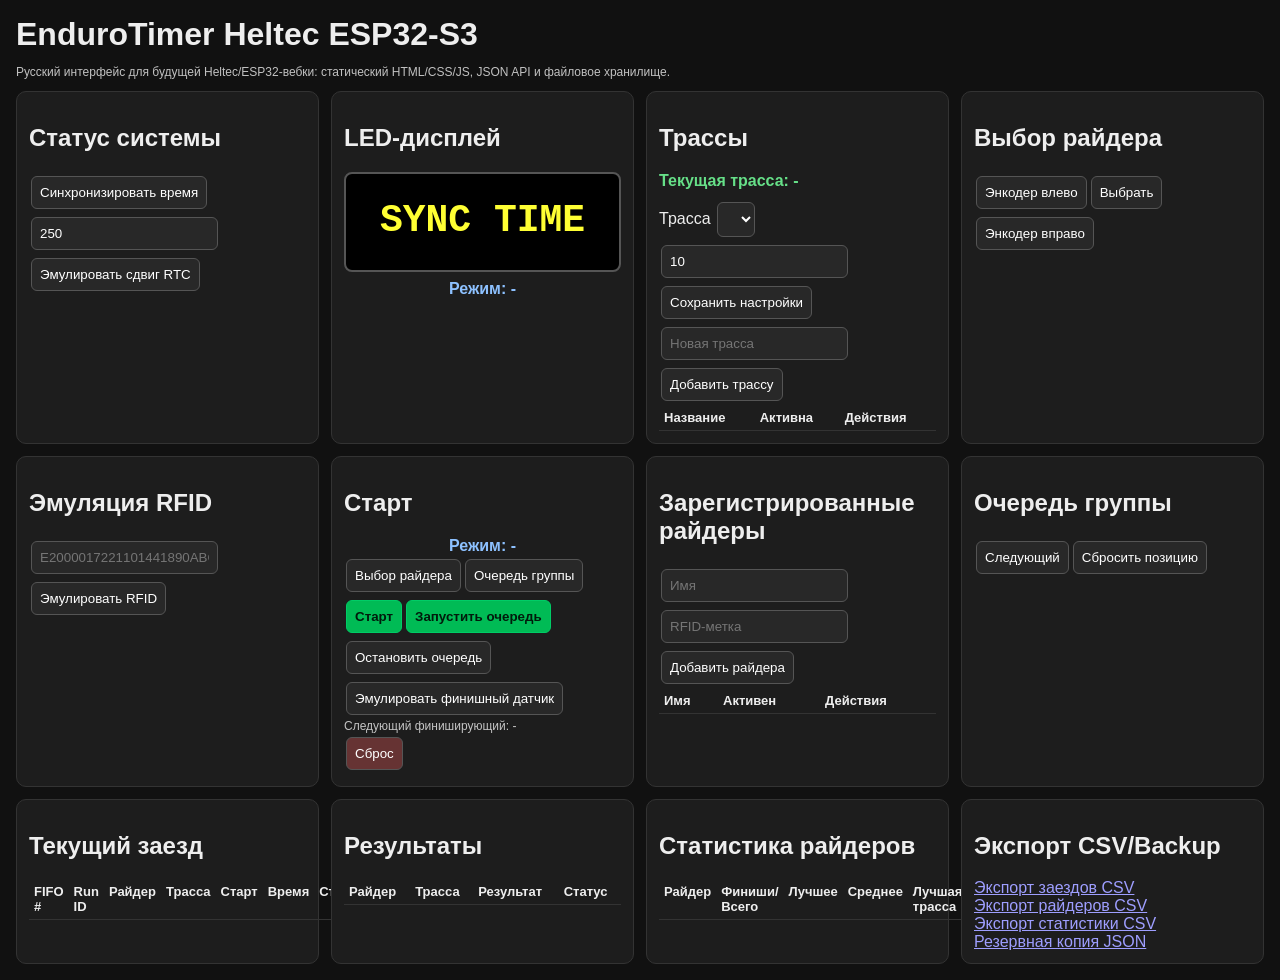
==== commit b4201f74: "Update display modes and trail management" ====
--- a/src/EnduroTimer.Web/wwwroot/index.html
+++ b/src/EnduroTimer.Web/wwwroot/index.html
@@ -22,7 +22,7 @@
     .status { display:grid; grid-template-columns:1fr 1fr; gap:4px 12px; font-size:14px; }
     .bad { color:#ff7777; } .good { color:#66e088; }
     .small { font-size:12px; opacity:.8; }
-    .currentTrail { margin:4px 0 8px; color:#66e088; }
+    .currentTrail { margin:4px 0 8px; color:#66e088; font-weight:bold; }
   </style>
 </head>
 <body>
@@ -31,7 +31,7 @@
   <div class="grid">
     <section><h2>Статус системы</h2><div id="status" class="status"></div><button onclick="api('/api/time/sync','POST')">Синхронизировать время</button><input id="offset" type="number" value="250"><button onclick="simulateOffset()">Эмулировать сдвиг RTC</button></section>
     <section><h2>LED-дисплей</h2><div id="led" class="led">SYNC TIME</div><div id="ledMode" class="modeLine">Режим: -</div></section>
-    <section><h2>Настройки</h2><div id="currentTrail" class="currentTrail">Текущая трасса: -</div><input id="trailName" placeholder="Название трассы"><input id="groupStartIntervalSeconds" type="number" min="3" value="10" title="Интервал старта группы, секунд"><button onclick="saveSettings()">Сохранить трассу</button></section>
+    <section><h2>Трассы</h2><div id="currentTrail" class="currentTrail">Текущая трасса: -</div><label>Трасса <select id="trailSelect" onchange="saveSettings()"></select></label><br><input id="groupStartIntervalSeconds" type="number" min="3" value="10" title="Интервал старта группы, секунд"><button onclick="saveSettings()">Сохранить настройки</button><br><input id="newTrailName" placeholder="Новая трасса"><button onclick="addTrail()">Добавить трассу</button><table><thead><tr><th>Название</th><th>Активна</th><th>Действия</th></tr></thead><tbody id="trails"></tbody></table></section>
     <section><h2>Выбор райдера</h2><div id="selected"></div><button onclick="api('/api/encoder/left','POST')">Энкодер влево</button><button onclick="api('/api/encoder/press','POST')">Выбрать</button><button onclick="api('/api/encoder/right','POST')">Энкодер вправо</button></section>
     <section><h2>Эмуляция RFID</h2><input id="tagId" placeholder="E2000017221101441890ABCD"><button onclick="simulateRfid()">Эмулировать RFID</button><div id="rfidResult" class="small"></div></section>
     <section><h2>Старт</h2><div id="modeLabel" class="modeLine">Режим: -</div><button id="modeManual" onclick="setMode('ManualEncoderSelection')">Выбор райдера</button><button id="modeQueue" onclick="setMode('GroupQueue')">Очередь группы</button><br><button class="primary" onclick="api('/api/runs/start','POST',{})">Старт</button><button class="primary" onclick="api('/api/group-queue/start-session','POST',{})">Запустить очередь</button><button onclick="api('/api/group-queue/stop-session','POST')">Остановить очередь</button><button onclick="api('/api/finish/simulate','POST')">Эмулировать финишный датчик</button><div class="small" id="nextFinisher">Следующий финиширующий: -</div><button class="warn" onclick="api('/api/system/reset','POST')">Сброс</button></section>
@@ -43,50 +43,46 @@
     <section><h2>Экспорт CSV/Backup</h2><a href="/api/export/runs.csv">Экспорт заездов CSV</a><br><a href="/api/export/riders.csv">Экспорт райдеров CSV</a><br><a href="/api/export/statistics.csv">Экспорт статистики CSV</a><br><a href="/api/export/backup.json">Резервная копия JSON</a></section>
   </div>
 <script>
-let state={status:{},riders:[],queue:{groupQueue:[]},settings:{}};
-let trailInputDirty=false;
+let state={status:{},riders:[],trails:[],queue:{groupQueue:[]},settings:{}};
 const modeNames={ManualEncoderSelection:'Выбор райдера',GroupQueue:'Очередь группы'};
-const statusNames={Ready:'Готово',Countdown:'Отсчёт',Riding:'На трассе',Finished:'Финишировал',Error:'Ошибка',WaitFinish:'Ожидание финиша',Offline:'Нет связи',Boot:'Загрузка',Pending:'Ожидает',Dnf:'DNF'};
+const statusNames={Ready:'Готово',Countdown:'Отсчёт',Riding:'На трассе',Finished:'Финишировал',Error:'Ошибка',WaitFinish:'Ожидание финиша',Offline:'Нет связи',Boot:'Загрузка',Pending:'Ожидает',Dnf:'DNF',Idle:'Ожидание',Starting:'Запуск',AllStarted:'Все стартовали',Completed:'Очередь готова',Stopped:'Остановлена'};
 const blockedNames={'Finish beam is blocked':'Луч перекрыт','Time synchronization required':'Нужно синхронизировать время','Finish station is offline':'Нет связи с финишем','No rider selected':'Райдер не выбран','No active riders registered':'Нет активных райдеров','Group queue session already running':'Очередь уже запущена','Group queue is empty':'Очередь пуста','Critical station error':'Ошибка станции','Run already active':'Заезд уже активен'};
-const trailInput=document.getElementById('trailName');
-trailInput.addEventListener('input',()=>trailInputDirty=true);
-trailInput.addEventListener('focus',()=>trailInputDirty=true);
-async function api(url, method='GET', body){
-  const res=await fetch(url,{method,headers:{'Content-Type':'application/json'},body:body===undefined?undefined:JSON.stringify(body)});
-  if(!res.ok){ alert((await res.json()).error||res.statusText); throw new Error(res.statusText); }
-  await refresh(); return res.headers.get('content-type')?.includes('json') ? res.json() : null;
-}
+async function api(url, method='GET', body){ const res=await fetch(url,{method,headers:{'Content-Type':'application/json'},body:body===undefined?undefined:JSON.stringify(body)}); if(!res.ok){ alert((await res.json()).error||res.statusText); throw new Error(res.statusText); } await refresh(); return res.headers.get('content-type')?.includes('json') ? res.json() : null; }
 async function load(url){ const res=await fetch(url); return res.json(); }
 async function refresh(){
-  state.status=await load('/api/status'); state.riders=await load('/api/riders'); state.queue=await load('/api/group-queue'); state.settings=await load('/api/settings');
+  state.status=await load('/api/status'); state.riders=await load('/api/riders'); state.trails=await load('/api/trails'); state.queue=await load('/api/group-queue'); state.settings=await load('/api/settings');
   const runs=await load('/api/runs'); const stats=await load('/api/statistics/riders');
   document.getElementById('led').textContent=state.status.ledDisplayText||'';
   const modeText=`Режим: ${modeNames[state.status.operationMode]||state.status.operationMode||'-'}`;
   document.getElementById('modeLabel').textContent=modeText; document.getElementById('ledMode').textContent=modeText;
   document.getElementById('modeManual').classList.toggle('active',state.status.operationMode==='ManualEncoderSelection');
   document.getElementById('modeQueue').classList.toggle('active',state.status.operationMode==='GroupQueue');
-  document.getElementById('currentTrail').textContent=`Текущая трасса: ${state.settings.trailName||'Трасса по умолчанию'}`;
-  if(!trailInputDirty && document.activeElement!==trailInput) trailInput.value=state.settings.trailName||'';
+  document.getElementById('currentTrail').textContent=`Текущая трасса: ${state.settings.selectedTrailName||state.status.selectedTrailName||'Трасса по умолчанию'}`;
   document.getElementById('groupStartIntervalSeconds').value=state.settings.groupStartIntervalSeconds||10;
-  document.getElementById('status').innerHTML=rows({'Стартовая станция':trState(state.status.startStationState),'Финишная станция':trState(state.status.finishStationState),'Режим':modeNames[state.status.operationMode]||state.status.operationMode,'Синхронизация времени':state.status.isTimeSynchronized,'Можно стартовать':state.status.canStartRun,'Блокировка':blockedNames[state.status.startBlockedReason]||state.status.startBlockedReason||'-','Луч свободен':state.status.beamClear,'Финиш онлайн':state.status.finishStationOnline,'Сдвиг RTC, мс':state.status.rtcOffsetMs,'Последний результат':state.status.lastResultFormatted});
+  document.getElementById('status').innerHTML=rows({'Стартовая станция':trState(state.status.startStationState),'Финишная станция':trState(state.status.finishStationState),'Текущий режим':state.status.operationModeDisplayName||modeNames[state.status.operationMode]||state.status.operationMode,'Текущая трасса':state.status.selectedTrailName||'-','LED-дисплей':state.status.ledDisplayText||'-','Состояние групповой сессии':trState(state.status.groupSessionState),'Все стартовали':!!state.status.allQueuedRidersStarted,'Очередь готова':!!state.status.groupQueueCompleted,'Ожидаемый финишер':state.status.expectedFinisherRiderName||'-','На трассе':state.status.activeRunsCount||0,'Синхронизация времени':state.status.isTimeSynchronized,'Можно стартовать':state.status.canStartRun,'Блокировка':blockedNames[state.status.startBlockedReason]||state.status.startBlockedReason||'-','Луч свободен':state.status.beamClear,'Финиш онлайн':state.status.finishStationOnline,'Сдвиг RTC, мс':state.status.rtcOffsetMs,'Последний результат':state.status.lastResultFormatted});
   document.getElementById('selected').textContent=`Выбран: ${state.status.selectedRiderName||'-'} / Следующий: ${state.status.nextRiderName||'-'}`;
   document.getElementById('nextFinisher').textContent=`Следующий финиширующий: ${state.status.expectedFinisherRiderName||'-'}`;
-  renderRiders(); renderQueue(); renderActiveRuns(); renderRuns(runs); renderStats(stats);
+  renderTrails(); renderRiders(); renderQueue(); renderActiveRuns(); renderRuns(runs); renderStats(stats);
 }
 function trState(v){return statusNames[v]||v||'-'}
 function rows(o){return Object.entries(o).map(([k,v])=>`<div>${k}</div><div class="${v===true?'good':v===false?'bad':''}">${v===true?'Да':v===false?'Нет':esc(v??'')}</div>`).join('')}
-function renderRiders(){
-  document.getElementById('riders').innerHTML=state.riders.map(r=>`<tr><td>${esc(r.displayName)}<br><span class="small">${esc(r.rfidTagId||'')}</span></td><td>${r.isActive?'Да':'Нет'}</td><td><button onclick="editRider('${r.riderId}','${esc(r.displayName)}','${esc(r.rfidTagId||'')}')">Сохранить</button><button onclick="api('/api/riders/${r.riderId}/deactivate','POST')">Деактивировать</button></td></tr>`).join('');
-  document.getElementById('activeRiders').innerHTML=state.riders.filter(r=>r.isActive).map(r=>`<button onclick="addToQueue('${r.riderId}')">+ ${esc(r.displayName)}</button>`).join('');
+function renderTrails(){
+  const active=state.trails.filter(t=>t.isActive);
+  const selected=state.settings.selectedTrailId||state.status.selectedTrailId;
+  document.getElementById('trailSelect').innerHTML=active.map(t=>`<option value="${t.trailId}" ${t.trailId===selected?'selected':''}>${esc(t.displayName)}</option>`).join('');
+  document.getElementById('trails').innerHTML=state.trails.map(t=>`<tr><td>${esc(t.displayName)}</td><td>${t.isActive?'Да':'Нет'}</td><td><button onclick="editTrail('${t.trailId}','${esc(t.displayName)}',${t.isActive})">Переименовать</button><button onclick="api('/api/trails/${t.trailId}/deactivate','POST')">Деактивировать</button></td></tr>`).join('');
 }
-function renderQueue(){ document.getElementById('queueSummary').innerHTML=rows({'Сессия запущена':state.status.queueAutoStartEnabled,'Сейчас стартует':state.status.currentStartingRiderName||'-','Следующий готовится':state.status.nextQueuedRiderName||'-','На трассе':state.status.activeRunsCount||0,'Позиция':`${state.status.groupQueuePosition}/${state.status.groupQueueLength}`}); document.getElementById('queue').innerHTML=(state.queue.groupQueue||[]).map((r,i)=>`<tr><td>${i===state.queue.groupQueuePosition?'▶ ':''}${esc(r.displayName)}</td><td><button onclick="move(${i},'up')">Вверх</button><button onclick="move(${i},'down')">Вниз</button><button onclick="removeQ(${i})">Удалить</button></td></tr>`).join(''); }
+function renderRiders(){ document.getElementById('riders').innerHTML=state.riders.map(r=>`<tr><td>${esc(r.displayName)}<br><span class="small">${esc(r.rfidTagId||'')}</span></td><td>${r.isActive?'Да':'Нет'}</td><td><button onclick="editRider('${r.riderId}','${esc(r.displayName)}','${esc(r.rfidTagId||'')}')">Сохранить</button><button onclick="api('/api/riders/${r.riderId}/deactivate','POST')">Деактивировать</button></td></tr>`).join(''); document.getElementById('activeRiders').innerHTML=state.riders.filter(r=>r.isActive).map(r=>`<button onclick="addToQueue('${r.riderId}')">+ ${esc(r.displayName)}</button>`).join(''); }
+function renderQueue(){ document.getElementById('queueSummary').innerHTML=rows({'Сессия':trState(state.status.groupSessionState),'Все райдеры очереди стартовали':!!state.status.allQueuedRidersStarted,'Очередь готова':!!state.status.groupQueueCompleted,'Сессия запущена':state.status.queueAutoStartEnabled,'Сейчас стартует':state.status.currentStartingRiderName||'-','Следующий готовится':state.status.nextQueuedRiderName||'-','На трассе':state.status.activeRunsCount||0,'Позиция':`${state.status.groupQueuePosition}/${state.status.groupQueueLength}`}); document.getElementById('queue').innerHTML=(state.queue.groupQueue||[]).map((r,i)=>`<tr><td>${i===state.queue.groupQueuePosition?'▶ ':''}${esc(r.displayName)}</td><td><button onclick="move(${i},'up')">Вверх</button><button onclick="move(${i},'down')">Вниз</button><button onclick="removeQ(${i})">Удалить</button></td></tr>`).join(''); }
 function renderActiveRuns(){ const runs=state.status.activeRuns||[]; document.getElementById('activeRuns').innerHTML=runs.map((r,i)=>`<tr><td>${i+1}</td><td>${String(r.runId).slice(0,8)}</td><td>${esc(r.riderName)}</td><td>${esc(r.trailName||'')}</td><td>${new Date(r.startedAtMs).toLocaleTimeString()}</td><td>${r.elapsedFormatted}</td><td>На трассе</td><td>${i===0?'Ожидаемый финиш':''}</td><td><button onclick="api('/api/runs/${r.runId}/dnf','POST')">DNF</button></td></tr>`).join(''); }
-function renderRuns(runs){ document.getElementById('runs').innerHTML=runs.map(r=>`<tr><td>${esc(r.riderName)}</td><td>${esc(r.trailName||'')}</td><td>${r.resultFormatted}</td><td>${trState(r.status)}</td></tr>`).join(''); }
+function renderRuns(runs){ document.getElementById('runs').innerHTML=runs.map(r=>`<tr><td>${esc(r.riderName)}</td><td>${esc(r.trailNameSnapshot||r.trailName||'')}</td><td>${r.resultFormatted}</td><td>${trState(r.status)}</td></tr>`).join(''); }
 function renderStats(stats){ document.getElementById('stats').innerHTML=stats.map(s=>`<tr><td>${esc(s.riderName)}</td><td>${s.finishedRuns}/${s.totalRuns}</td><td>${s.bestResultFormatted||''}</td><td>${s.averageResultFormatted||''}</td><td>${esc(s.bestTrailName||'')}</td></tr>`).join(''); }
 function esc(v){return String(v??'').replace(/[&<>"']/g,c=>({'&':'&amp;','<':'&lt;','>':'&gt;','"':'&quot;',"'":'&#39;'}[c]))}
 function setMode(operationMode){return api('/api/mode','POST',{operationMode})}
 function simulateOffset(){return api('/api/time/simulate-offset','POST',{rtcOffsetMs:Number(document.getElementById('offset').value)})}
-async function saveSettings(){await api('/api/settings','POST',{trailName:trailInput.value,groupStartIntervalSeconds:Number(document.getElementById('groupStartIntervalSeconds').value)}); trailInputDirty=false; await refresh();}
+async function saveSettings(){await api('/api/settings','POST',{selectedTrailId:document.getElementById('trailSelect').value,groupStartIntervalSeconds:Number(document.getElementById('groupStartIntervalSeconds').value)});}
+function addTrail(){return api('/api/trails','POST',{displayName:document.getElementById('newTrailName').value})}
+function editTrail(id,name,isActive){const displayName=prompt('Название трассы',name); if(!displayName)return; return api(`/api/trails/${id}`,'PUT',{displayName,isActive});}
 function addRider(){return api('/api/riders','POST',{displayName:document.getElementById('riderName').value,rfidTagId:document.getElementById('riderTag').value})}
 function editRider(id,name,tag){const displayName=prompt('Имя',name); if(!displayName)return; const rfidTagId=prompt('RFID-метка',tag); return api(`/api/riders/${id}`,'PUT',{displayName,rfidTagId,isActive:true})}
 async function simulateRfid(){const data=await api('/api/rfid/simulate','POST',{tagId:document.getElementById('tagId').value}); document.getElementById('rfidResult').textContent=`Последняя метка: ${data.tagId}, райдер: ${data.matchedRiderName||'нет'}`;}
